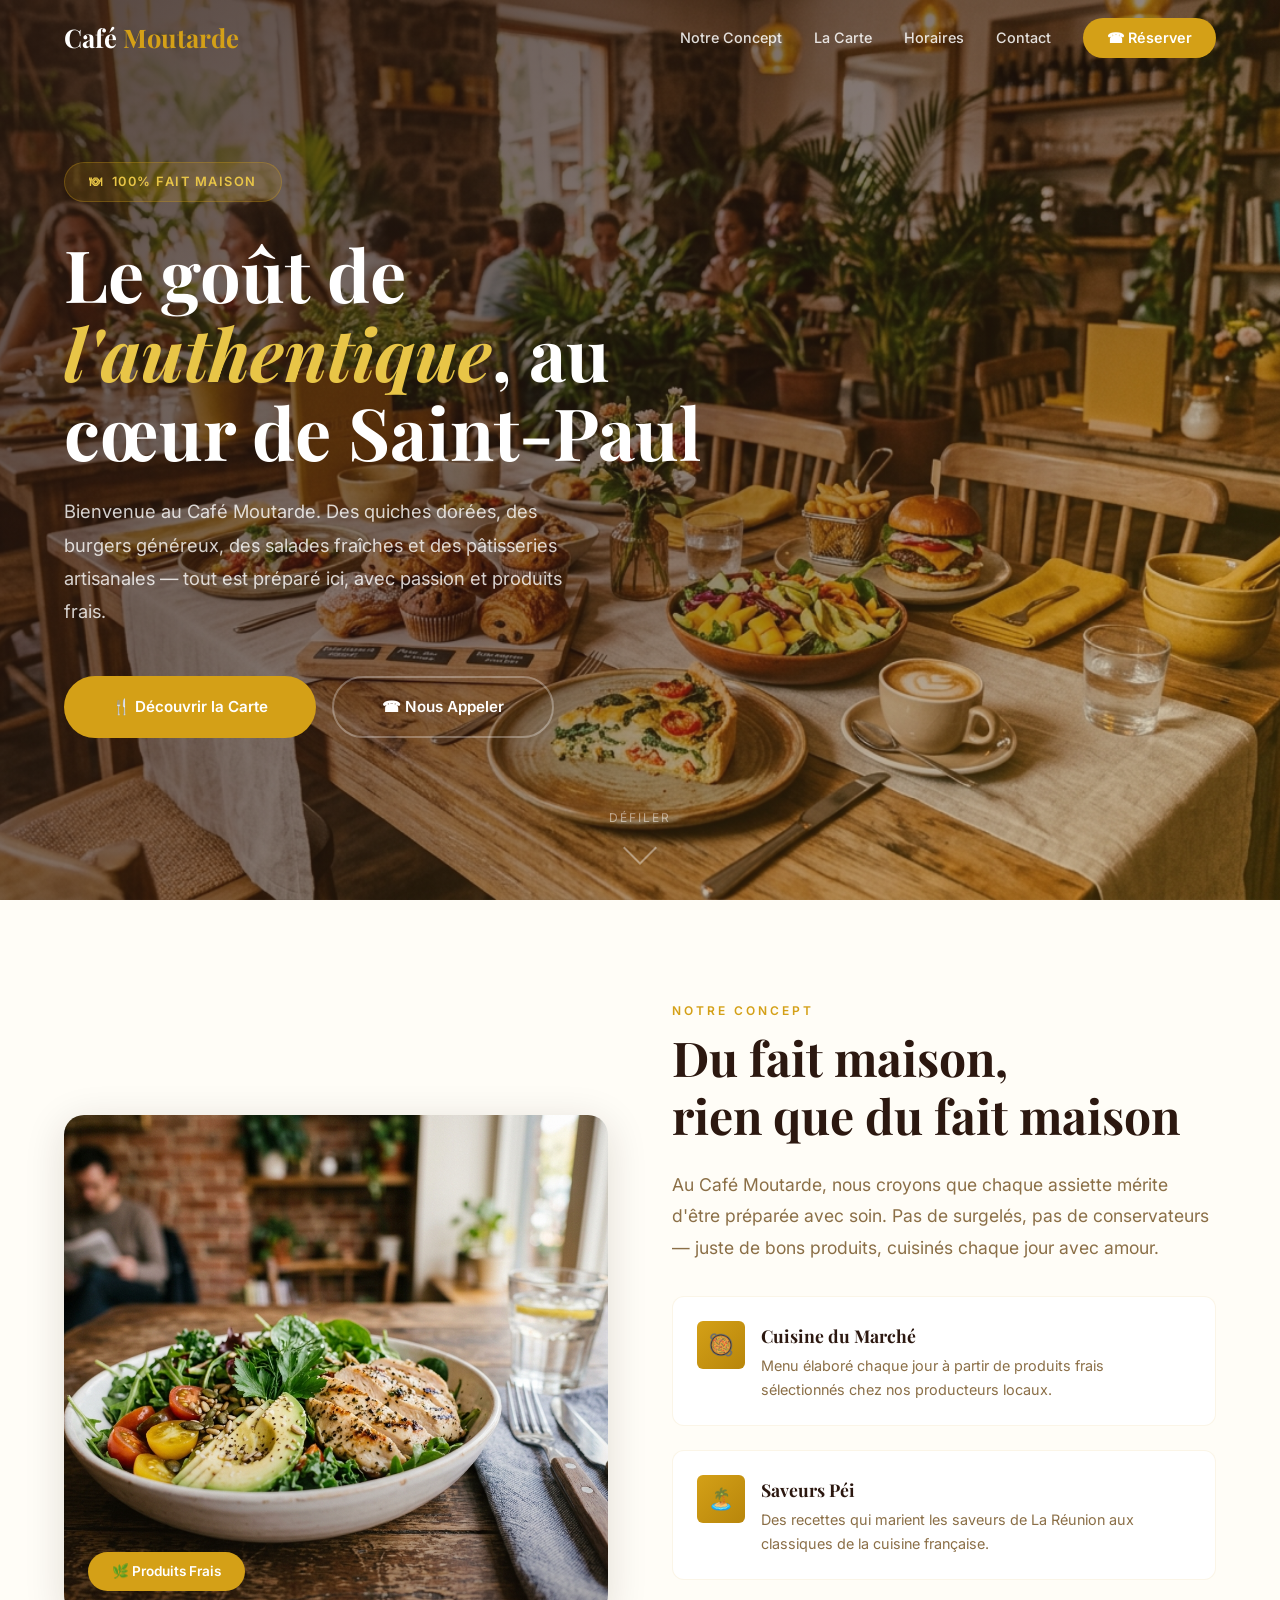
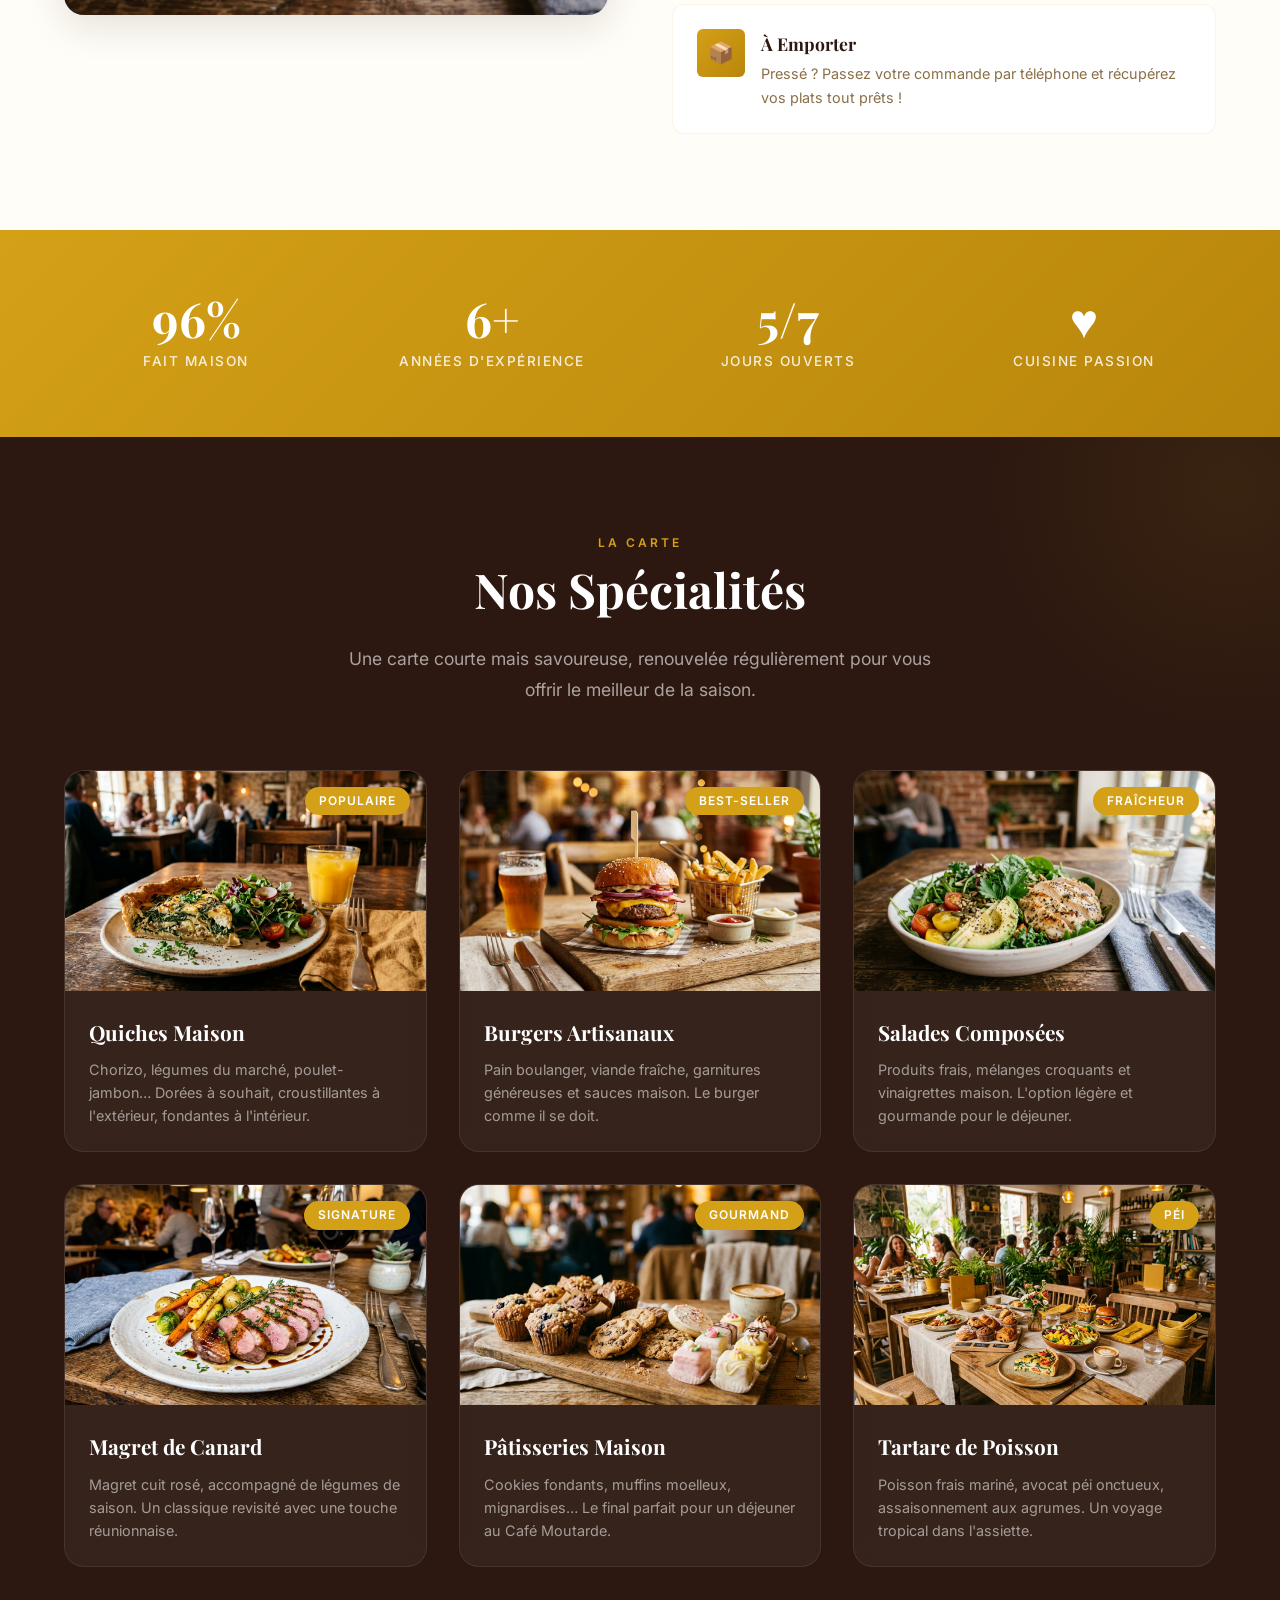
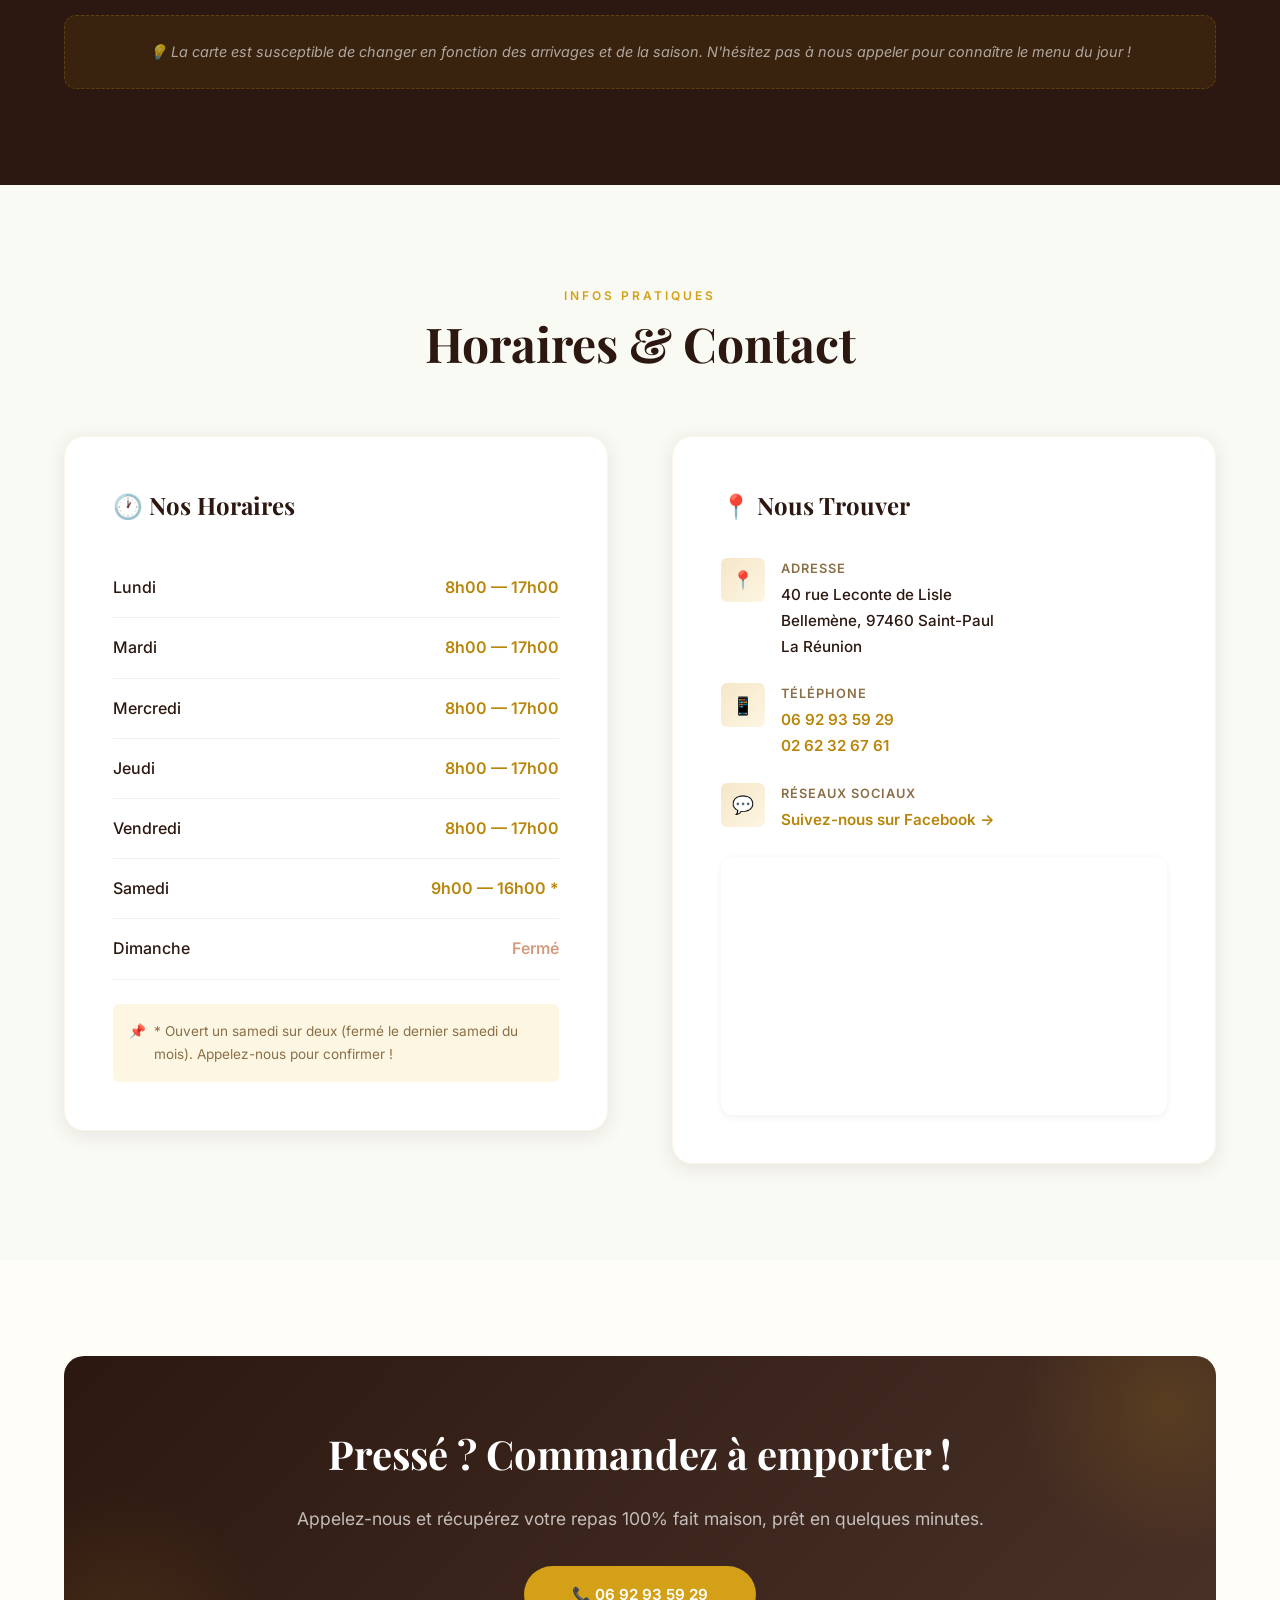
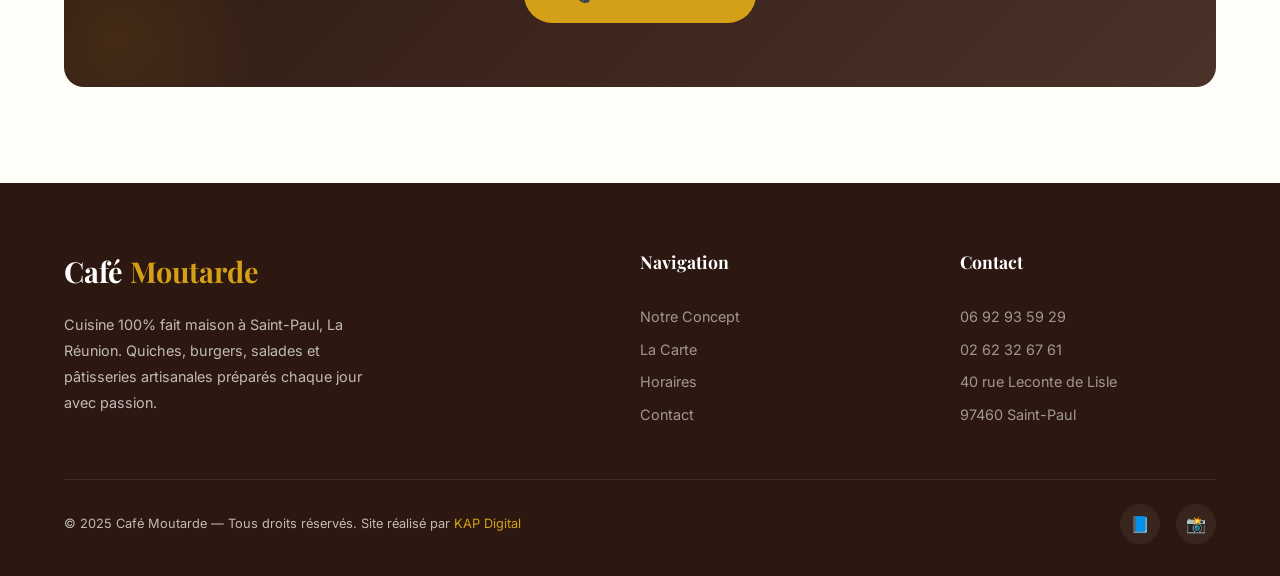
==== index.html @ 2ca598f0 "✨ Site Café Moutarde — Pack Pro Artisan KAP Digital" ====
<!DOCTYPE html>
<html lang="fr">
<head>
  <meta charset="UTF-8" />
  <meta name="viewport" content="width=device-width, initial-scale=1.0" />
  <title>Café Moutarde — Cuisine 100% Fait Maison à Saint-Paul, La Réunion</title>
  <meta name="description" content="Café Moutarde vous accueille à Saint-Paul (La Réunion) pour une cuisine 100% fait maison : quiches, salades, burgers artisanaux, magret de canard et pâtisseries gourmandes. Plats à emporter disponibles." />
  <meta name="keywords" content="café moutarde, restaurant saint-paul, fait maison, la réunion, quiche, burger artisanal, plat à emporter, bellemène" />
  <meta property="og:title" content="Café Moutarde — Cuisine 100% Fait Maison" />
  <meta property="og:description" content="Restaurant de cuisine fait maison à Saint-Paul, La Réunion. Quiches, burgers, salades et pâtisseries artisanales." />
  <meta property="og:type" content="restaurant" />
  <meta property="og:image" content="images/hero.jpg" />
  <link rel="stylesheet" href="style.css" />
</head>
<body>

  <!-- ===== NAVBAR ===== -->
  <nav class="navbar" id="navbar">
    <div class="container">
      <a href="#" class="navbar-brand">
        <span class="navbar-logo">Café <span>Moutarde</span></span>
      </a>
      <div class="navbar-nav" id="navMenu">
        <a href="#concept">Notre Concept</a>
        <a href="#carte">La Carte</a>
        <a href="#horaires">Horaires</a>
        <a href="#contact">Contact</a>
        <a href="tel:0692935929" class="nav-cta">☎ Réserver</a>
      </div>
      <div class="mobile-toggle" id="mobileToggle">
        <span></span>
        <span></span>
        <span></span>
      </div>
    </div>
  </nav>

  <!-- ===== HERO ===== -->
  <section class="hero" id="hero">
    <div class="hero-bg">
      <img src="images/hero.jpg" alt="Intérieur chaleureux du Café Moutarde avec plats faits maison" />
    </div>
    <div class="hero-overlay"></div>
    <div class="container">
      <div class="hero-content">
        <div class="hero-badge">
          <span>🍽</span>
          <span>100% Fait Maison</span>
        </div>
        <h1>Le goût de <em>l'authentique</em>, au cœur de Saint-Paul</h1>
        <p class="hero-text">
          Bienvenue au Café Moutarde. Des quiches dorées, des burgers généreux, 
          des salades fraîches et des pâtisseries artisanales — tout est préparé 
          ici, avec passion et produits frais.
        </p>
        <div class="hero-actions">
          <a href="#carte" class="btn btn-primary">
            🍴 Découvrir la Carte
          </a>
          <a href="tel:0692935929" class="btn btn-outline">
            ☎ Nous Appeler
          </a>
        </div>
      </div>
    </div>
    <div class="hero-scroll">
      <span>Défiler</span>
      <div class="arrow"></div>
    </div>
  </section>

  <!-- ===== CONCEPT ===== -->
  <section class="concept" id="concept">
    <div class="container">
      <div class="concept-grid">
        <div class="concept-image animate-on-scroll">
          <img src="images/salade.jpg" alt="Salade fraîche fait maison au Café Moutarde" />
          <span class="concept-badge">🌿 Produits Frais</span>
        </div>
        <div class="concept-text animate-on-scroll">
          <span class="section-label">Notre Concept</span>
          <h2 class="section-title">Du fait maison,<br>rien que du fait maison</h2>
          <p class="section-subtitle">
            Au Café Moutarde, nous croyons que chaque assiette mérite d'être préparée 
            avec soin. Pas de surgelés, pas de conservateurs — juste de bons produits, 
            cuisinés chaque jour avec amour.
          </p>
          <div class="concept-features">
            <div class="concept-feature">
              <div class="concept-feature-icon">🥘</div>
              <div>
                <h4>Cuisine du Marché</h4>
                <p>Menu élaboré chaque jour à partir de produits frais sélectionnés chez nos producteurs locaux.</p>
              </div>
            </div>
            <div class="concept-feature">
              <div class="concept-feature-icon">🏝️</div>
              <div>
                <h4>Saveurs Péi</h4>
                <p>Des recettes qui marient les saveurs de La Réunion aux classiques de la cuisine française.</p>
              </div>
            </div>
            <div class="concept-feature">
              <div class="concept-feature-icon">📦</div>
              <div>
                <h4>À Emporter</h4>
                <p>Pressé ? Passez votre commande par téléphone et récupérez vos plats tout prêts !</p>
              </div>
            </div>
          </div>
        </div>
      </div>
    </div>
  </section>

  <!-- ===== STATS ===== -->
  <section class="stats">
    <div class="container">
      <div class="stats-grid">
        <div class="stat-item animate-on-scroll">
          <div class="stat-number">100%</div>
          <div class="stat-label">Fait Maison</div>
        </div>
        <div class="stat-item animate-on-scroll">
          <div class="stat-number">6+</div>
          <div class="stat-label">Années d'Expérience</div>
        </div>
        <div class="stat-item animate-on-scroll">
          <div class="stat-number">5/7</div>
          <div class="stat-label">Jours Ouverts</div>
        </div>
        <div class="stat-item animate-on-scroll">
          <div class="stat-number">♥</div>
          <div class="stat-label">Cuisine Passion</div>
        </div>
      </div>
    </div>
  </section>

  <!-- ===== CARTE / MENU ===== -->
  <section class="menu" id="carte">
    <div class="container">
      <span class="section-label">La Carte</span>
      <h2 class="section-title">Nos Spécialités</h2>
      <p class="section-subtitle">
        Une carte courte mais savoureuse, renouvelée régulièrement pour vous 
        offrir le meilleur de la saison.
      </p>

      <div class="menu-grid">
        <!-- Card 1 -->
        <div class="menu-card animate-on-scroll">
          <div class="menu-card-image">
            <img src="images/quiche.jpg" alt="Quiche artisanale au chorizo" />
            <span class="menu-card-tag">Populaire</span>
          </div>
          <div class="menu-card-content">
            <h3>Quiches Maison</h3>
            <p>Chorizo, légumes du marché, poulet-jambon… Dorées à souhait, croustillantes à l'extérieur, fondantes à l'intérieur.</p>
          </div>
        </div>

        <!-- Card 2 -->
        <div class="menu-card animate-on-scroll">
          <div class="menu-card-image">
            <img src="images/burger.jpg" alt="Burger artisanal maison" />
            <span class="menu-card-tag">Best-seller</span>
          </div>
          <div class="menu-card-content">
            <h3>Burgers Artisanaux</h3>
            <p>Pain boulanger, viande fraîche, garnitures généreuses et sauces maison. Le burger comme il se doit.</p>
          </div>
        </div>

        <!-- Card 3 -->
        <div class="menu-card animate-on-scroll">
          <div class="menu-card-image">
            <img src="images/salade.jpg" alt="Salade composée fraîche" />
            <span class="menu-card-tag">Fraîcheur</span>
          </div>
          <div class="menu-card-content">
            <h3>Salades Composées</h3>
            <p>Produits frais, mélanges croquants et vinaigrettes maison. L'option légère et gourmande pour le déjeuner.</p>
          </div>
        </div>

        <!-- Card 4 -->
        <div class="menu-card animate-on-scroll">
          <div class="menu-card-image">
            <img src="images/magret.jpg" alt="Magret de canard" />
            <span class="menu-card-tag">Signature</span>
          </div>
          <div class="menu-card-content">
            <h3>Magret de Canard</h3>
            <p>Magret cuit rosé, accompagné de légumes de saison. Un classique revisité avec une touche réunionnaise.</p>
          </div>
        </div>

        <!-- Card 5 -->
        <div class="menu-card animate-on-scroll">
          <div class="menu-card-image">
            <img src="images/desserts.jpg" alt="Pâtisseries maison — cookies et muffins" />
            <span class="menu-card-tag">Gourmand</span>
          </div>
          <div class="menu-card-content">
            <h3>Pâtisseries Maison</h3>
            <p>Cookies fondants, muffins moelleux, mignardises… Le final parfait pour un déjeuner au Café Moutarde.</p>
          </div>
        </div>

        <!-- Card 6 -->
        <div class="menu-card animate-on-scroll">
          <div class="menu-card-image">
            <img src="images/hero.jpg" alt="Tartare de poisson à l'avocat péi" />
            <span class="menu-card-tag">Péi</span>
          </div>
          <div class="menu-card-content">
            <h3>Tartare de Poisson</h3>
            <p>Poisson frais mariné, avocat péi onctueux, assaisonnement aux agrumes. Un voyage tropical dans l'assiette.</p>
          </div>
        </div>
      </div>

      <div class="menu-note">
        💡 La carte est susceptible de changer en fonction des arrivages et de la saison. 
        N'hésitez pas à nous appeler pour connaître le menu du jour !
      </div>
    </div>
  </section>

  <!-- ===== HORAIRES & CONTACT ===== -->
  <section class="horaires" id="horaires">
    <div class="container">
      <div style="text-align: center; margin-bottom: var(--space-3xl);">
        <span class="section-label">Infos Pratiques</span>
        <h2 class="section-title">Horaires & Contact</h2>
      </div>

      <div class="horaires-grid" id="contact">
        <!-- Horaires -->
        <div class="horaires-card animate-on-scroll">
          <h3>🕐 Nos Horaires</h3>
          <div class="horaire-row">
            <span class="horaire-day">Lundi</span>
            <span class="horaire-time">8h00 — 17h00</span>
          </div>
          <div class="horaire-row">
            <span class="horaire-day">Mardi</span>
            <span class="horaire-time">8h00 — 17h00</span>
          </div>
          <div class="horaire-row">
            <span class="horaire-day">Mercredi</span>
            <span class="horaire-time">8h00 — 17h00</span>
          </div>
          <div class="horaire-row">
            <span class="horaire-day">Jeudi</span>
            <span class="horaire-time">8h00 — 17h00</span>
          </div>
          <div class="horaire-row">
            <span class="horaire-day">Vendredi</span>
            <span class="horaire-time">8h00 — 17h00</span>
          </div>
          <div class="horaire-row">
            <span class="horaire-day">Samedi</span>
            <span class="horaire-time">9h00 — 16h00 *</span>
          </div>
          <div class="horaire-row">
            <span class="horaire-day">Dimanche</span>
            <span class="horaire-time closed">Fermé</span>
          </div>
          <div class="horaires-note">
            <strong>📌</strong>
            <span>* Ouvert un samedi sur deux (fermé le dernier samedi du mois). Appelez-nous pour confirmer !</span>
          </div>
        </div>

        <!-- Contact -->
        <div class="contact-card animate-on-scroll">
          <h3>📍 Nous Trouver</h3>

          <div class="contact-item">
            <div class="contact-icon">📍</div>
            <div>
              <h4>Adresse</h4>
              <p>40 rue Leconte de Lisle<br>Bellemène, 97460 Saint-Paul<br>La Réunion</p>
            </div>
          </div>

          <div class="contact-item">
            <div class="contact-icon">📱</div>
            <div>
              <h4>Téléphone</h4>
              <p>
                <a href="tel:0692935929">06 92 93 59 29</a><br>
                <a href="tel:0262326761">02 62 32 67 61</a>
              </p>
            </div>
          </div>

          <div class="contact-item">
            <div class="contact-icon">💬</div>
            <div>
              <h4>Réseaux Sociaux</h4>
              <p><a href="https://www.facebook.com" target="_blank" rel="noopener">Suivez-nous sur Facebook →</a></p>
            </div>
          </div>

          <div class="map-embed">
            <iframe 
              src="https://www.google.com/maps/embed?pb=!1m18!1m12!1m3!1d3740.5!2d55.27!3d-21.00!2m3!1f0!2f0!3f0!3m2!1i1024!2i768!4f13.1!3m3!1m2!1s0x0%3A0x0!2s40+rue+Leconte+de+Lisle+97460+Saint-Paul!5e0!3m2!1sfr!2sre!4v1" 
              allowfullscreen="" 
              loading="lazy"
              title="Localisation Café Moutarde sur Google Maps"
            ></iframe>
          </div>
        </div>
      </div>
    </div>
  </section>

  <!-- ===== CTA À EMPORTER ===== -->
  <section class="cta-section">
    <div class="container">
      <div class="cta-box animate-on-scroll">
        <h2>Pressé ? Commandez à emporter !</h2>
        <p>
          Appelez-nous et récupérez votre repas 100% fait maison, 
          prêt en quelques minutes.
        </p>
        <a href="tel:0692935929" class="btn btn-primary">
          📞 06 92 93 59 29
        </a>
      </div>
    </div>
  </section>

  <!-- ===== FOOTER ===== -->
  <footer class="footer">
    <div class="container">
      <div class="footer-grid">
        <div class="footer-brand">
          <span class="navbar-logo">Café <span>Moutarde</span></span>
          <p>
            Cuisine 100% fait maison à Saint-Paul, La Réunion. 
            Quiches, burgers, salades et pâtisseries artisanales 
            préparés chaque jour avec passion.
          </p>
        </div>
        <div>
          <h4>Navigation</h4>
          <div class="footer-links">
            <a href="#concept">Notre Concept</a>
            <a href="#carte">La Carte</a>
            <a href="#horaires">Horaires</a>
            <a href="#contact">Contact</a>
          </div>
        </div>
        <div>
          <h4>Contact</h4>
          <div class="footer-links">
            <a href="tel:0692935929">06 92 93 59 29</a>
            <a href="tel:0262326761">02 62 32 67 61</a>
            <a>40 rue Leconte de Lisle</a>
            <a>97460 Saint-Paul</a>
          </div>
        </div>
      </div>
      <div class="footer-bottom">
        <span>© 2025 Café Moutarde — Tous droits réservés. Site réalisé par <a href="https://kapdigital.re" target="_blank" rel="noopener">KAP Digital</a></span>
        <div class="footer-social">
          <a href="https://www.facebook.com" target="_blank" rel="noopener" aria-label="Facebook">📘</a>
          <a href="https://www.instagram.com" target="_blank" rel="noopener" aria-label="Instagram">📸</a>
        </div>
      </div>
    </div>
  </footer>

  <!-- ===== SCRIPTS ===== -->
  <script>
    // Navbar scroll effect
    const navbar = document.getElementById('navbar');
    window.addEventListener('scroll', () => {
      navbar.classList.toggle('scrolled', window.scrollY > 60);
    });

    // Mobile menu
    const mobileToggle = document.getElementById('mobileToggle');
    const navMenu = document.getElementById('navMenu');
    mobileToggle.addEventListener('click', () => {
      mobileToggle.classList.toggle('active');
      navMenu.classList.toggle('open');
    });
    navMenu.querySelectorAll('a').forEach(link => {
      link.addEventListener('click', () => {
        mobileToggle.classList.remove('active');
        navMenu.classList.remove('open');
      });
    });

    // Scroll animations (Intersection Observer)
    const observerOptions = {
      threshold: 0.15,
      rootMargin: '0px 0px -50px 0px'
    };

    const observer = new IntersectionObserver((entries) => {
      entries.forEach((entry, i) => {
        if (entry.isIntersecting) {
          setTimeout(() => {
            entry.target.classList.add('visible');
          }, i * 100);
          observer.unobserve(entry.target);
        }
      });
    }, observerOptions);

    document.querySelectorAll('.animate-on-scroll').forEach(el => {
      observer.observe(el);
    });

    // Counter animation for stats
    function animateCounters() {
      document.querySelectorAll('.stat-number').forEach(el => {
        const text = el.textContent.trim();
        if (/^\d+/.test(text)) {
          const num = parseInt(text);
          const suffix = text.replace(/^\d+/, '');
          let current = 0;
          const step = Math.ceil(num / 40);
          const interval = setInterval(() => {
            current += step;
            if (current >= num) {
              current = num;
              clearInterval(interval);
            }
            el.textContent = current + suffix;
          }, 30);
        }
      });
    }

    const statsSection = document.querySelector('.stats');
    const statsObserver = new IntersectionObserver((entries) => {
      if (entries[0].isIntersecting) {
        animateCounters();
        statsObserver.unobserve(statsSection);
      }
    }, { threshold: 0.5 });
    statsObserver.observe(statsSection);

    // Smooth scroll for anchor links
    document.querySelectorAll('a[href^="#"]').forEach(anchor => {
      anchor.addEventListener('click', function (e) {
        const target = document.querySelector(this.getAttribute('href'));
        if (target) {
          e.preventDefault();
          const offset = navbar.offsetHeight + 20;
          const top = target.getBoundingClientRect().top + window.pageYOffset - offset;
          window.scrollTo({ top, behavior: 'smooth' });
        }
      });
    });
  </script>

</body>
</html>
---- style.css ----
/* ========================================
   CAFÉ MOUTARDE — Design System
   Palette : Moutarde / Ambre / Bois chaud
   ======================================== */

@import url('https://fonts.googleapis.com/css2?family=Playfair+Display:ital,wght@0,400;0,600;0,700;1,400&family=Inter:wght@300;400;500;600;700&display=swap');

/* --- CSS Custom Properties --- */
:root {
  /* Brand Colors */
  --mustard:        #D4A017;
  --mustard-light:  #E8C547;
  --mustard-dark:   #B8860B;
  --amber:          #F5E6C8;
  --amber-light:    #FDF6E3;
  --cream:          #FFFDF7;
  --espresso:       #2C1810;
  --espresso-light: #4A3228;
  --wood:           #8B6F47;
  --wood-light:     #A68B5B;
  --sage:           #7A8B6F;
  --terracotta:     #C4724B;
  --white:          #FFFFFF;
  --off-white:      #FAFAF5;

  /* Typography */
  --font-display: 'Playfair Display', Georgia, serif;
  --font-body:    'Inter', -apple-system, BlinkMacSystemFont, sans-serif;

  /* Spacing */
  --space-xs:  0.25rem;
  --space-sm:  0.5rem;
  --space-md:  1rem;
  --space-lg:  1.5rem;
  --space-xl:  2rem;
  --space-2xl: 3rem;
  --space-3xl: 4rem;
  --space-4xl: 6rem;

  /* Radius */
  --radius-sm:   6px;
  --radius-md:   12px;
  --radius-lg:   20px;
  --radius-pill:  50px;
  --radius-full:  50%;

  /* Shadows */
  --shadow-sm:   0 2px 8px  rgba(44, 24, 16, 0.06);
  --shadow-md:   0 4px 20px rgba(44, 24, 16, 0.10);
  --shadow-lg:   0 8px 40px rgba(44, 24, 16, 0.14);
  --shadow-glow: 0 0 30px   rgba(212, 160, 23, 0.20);

  /* Transitions */
  --ease-out:  cubic-bezier(0.16, 1, 0.3, 1);
  --ease-smooth: cubic-bezier(0.4, 0, 0.2, 1);
  --duration:  0.4s;
}

/* --- Reset & Base --- */
*,
*::before,
*::after {
  box-sizing: border-box;
  margin: 0;
  padding: 0;
}

html {
  scroll-behavior: smooth;
  font-size: 16px;
}

body {
  font-family: var(--font-body);
  color: var(--espresso);
  background: var(--cream);
  line-height: 1.7;
  overflow-x: hidden;
  -webkit-font-smoothing: antialiased;
}

img {
  max-width: 100%;
  height: auto;
  display: block;
}

a {
  text-decoration: none;
  color: inherit;
  transition: color var(--duration) var(--ease-smooth);
}

ul, ol { list-style: none; }

/* --- Utility --- */
.container {
  width: 100%;
  max-width: 1200px;
  margin: 0 auto;
  padding: 0 var(--space-lg);
}

.section-label {
  font-family: var(--font-body);
  font-size: 0.75rem;
  font-weight: 600;
  letter-spacing: 3px;
  text-transform: uppercase;
  color: var(--mustard);
  margin-bottom: var(--space-sm);
  display: inline-block;
}

.section-title {
  font-family: var(--font-display);
  font-size: clamp(2rem, 5vw, 3rem);
  font-weight: 700;
  color: var(--espresso);
  line-height: 1.2;
  margin-bottom: var(--space-lg);
}

.section-subtitle {
  font-size: 1.1rem;
  color: var(--wood);
  max-width: 600px;
  line-height: 1.8;
}

/* --- Animations --- */
@keyframes fadeInUp {
  from { opacity: 0; transform: translateY(40px); }
  to   { opacity: 1; transform: translateY(0); }
}

@keyframes fadeIn {
  from { opacity: 0; }
  to   { opacity: 1; }
}

@keyframes slideInLeft {
  from { opacity: 0; transform: translateX(-60px); }
  to   { opacity: 1; transform: translateX(0); }
}

@keyframes slideInRight {
  from { opacity: 0; transform: translateX(60px); }
  to   { opacity: 1; transform: translateX(0); }
}

@keyframes scaleIn {
  from { opacity: 0; transform: scale(0.9); }
  to   { opacity: 1; transform: scale(1); }
}

@keyframes float {
  0%, 100% { transform: translateY(0); }
  50%      { transform: translateY(-10px); }
}

@keyframes shimmer {
  0%   { background-position: -200% 0; }
  100% { background-position:  200% 0; }
}

.animate-on-scroll {
  opacity: 0;
  transform: translateY(40px);
  transition: opacity 0.8s var(--ease-out), transform 0.8s var(--ease-out);
}

.animate-on-scroll.visible {
  opacity: 1;
  transform: translateY(0);
}

/* --- NAVBAR --- */
.navbar {
  position: fixed;
  top: 0;
  left: 0;
  width: 100%;
  z-index: 1000;
  padding: var(--space-md) 0;
  transition: all var(--duration) var(--ease-smooth);
}

.navbar.scrolled {
  background: rgba(255, 253, 247, 0.95);
  backdrop-filter: blur(20px);
  -webkit-backdrop-filter: blur(20px);
  box-shadow: var(--shadow-sm);
  padding: var(--space-sm) 0;
}

.navbar .container {
  display: flex;
  align-items: center;
  justify-content: space-between;
}

.navbar-brand {
  display: flex;
  align-items: center;
  gap: var(--space-sm);
}

.navbar-logo {
  font-family: var(--font-display);
  font-size: 1.6rem;
  font-weight: 700;
  color: var(--white);
  transition: color var(--duration);
}

.navbar.scrolled .navbar-logo {
  color: var(--espresso);
}

.navbar-logo span {
  color: var(--mustard);
}

.navbar-nav {
  display: flex;
  align-items: center;
  gap: var(--space-xl);
}

.navbar-nav a {
  font-size: 0.9rem;
  font-weight: 500;
  color: rgba(255, 255, 255, 0.85);
  position: relative;
  padding: var(--space-xs) 0;
  transition: color var(--duration);
}

.navbar.scrolled .navbar-nav a {
  color: var(--espresso-light);
}

.navbar-nav a::after {
  content: '';
  position: absolute;
  bottom: -2px;
  left: 0;
  width: 0;
  height: 2px;
  background: var(--mustard);
  transition: width var(--duration) var(--ease-out);
}

.navbar-nav a:hover::after {
  width: 100%;
}

.navbar-nav a:hover {
  color: var(--mustard);
}

.nav-cta {
  background: var(--mustard) !important;
  color: var(--white) !important;
  padding: var(--space-sm) var(--space-lg) !important;
  border-radius: var(--radius-pill);
  font-weight: 600 !important;
  transition: all var(--duration) var(--ease-out) !important;
}

.nav-cta:hover {
  background: var(--mustard-dark) !important;
  transform: translateY(-2px);
  box-shadow: var(--shadow-glow);
}

.nav-cta::after {
  display: none !important;
}

.mobile-toggle {
  display: none;
  flex-direction: column;
  gap: 5px;
  cursor: pointer;
  padding: var(--space-sm);
  z-index: 1001;
}

.mobile-toggle span {
  width: 24px;
  height: 2px;
  background: var(--white);
  transition: all 0.3s;
  border-radius: 2px;
}

.navbar.scrolled .mobile-toggle span {
  background: var(--espresso);
}

/* --- HERO SECTION --- */
.hero {
  position: relative;
  height: 100vh;
  min-height: 700px;
  display: flex;
  align-items: center;
  overflow: hidden;
}

.hero-bg {
  position: absolute;
  inset: 0;
  z-index: -2;
}

.hero-bg img {
  width: 100%;
  height: 100%;
  object-fit: cover;
  object-position: center;
}

.hero-overlay {
  position: absolute;
  inset: 0;
  z-index: -1;
  background: linear-gradient(
    135deg,
    rgba(44, 24, 16, 0.80) 0%,
    rgba(44, 24, 16, 0.55) 50%,
    rgba(212, 160, 23, 0.20) 100%
  );
}

.hero-content {
  max-width: 700px;
  animation: fadeInUp 1s var(--ease-out) 0.3s both;
}

.hero-badge {
  display: inline-flex;
  align-items: center;
  gap: var(--space-sm);
  background: rgba(212, 160, 23, 0.15);
  border: 1px solid rgba(212, 160, 23, 0.3);
  padding: var(--space-sm) var(--space-lg);
  border-radius: var(--radius-pill);
  margin-bottom: var(--space-xl);
  backdrop-filter: blur(10px);
}

.hero-badge span {
  font-size: 0.8rem;
  font-weight: 600;
  color: var(--mustard-light);
  letter-spacing: 1.5px;
  text-transform: uppercase;
}

.hero h1 {
  font-family: var(--font-display);
  font-size: clamp(2.5rem, 6vw, 4.5rem);
  font-weight: 700;
  color: var(--white);
  line-height: 1.1;
  margin-bottom: var(--space-lg);
}

.hero h1 em {
  font-style: italic;
  color: var(--mustard-light);
}

.hero-text {
  font-size: 1.15rem;
  color: rgba(255, 255, 255, 0.8);
  line-height: 1.8;
  margin-bottom: var(--space-2xl);
  max-width: 520px;
}

.hero-actions {
  display: flex;
  gap: var(--space-md);
  flex-wrap: wrap;
}

.btn {
  display: inline-flex;
  align-items: center;
  gap: var(--space-sm);
  padding: var(--space-md) var(--space-2xl);
  border-radius: var(--radius-pill);
  font-family: var(--font-body);
  font-size: 0.95rem;
  font-weight: 600;
  cursor: pointer;
  border: none;
  transition: all var(--duration) var(--ease-out);
}

.btn-primary {
  background: var(--mustard);
  color: var(--white);
}

.btn-primary:hover {
  background: var(--mustard-dark);
  transform: translateY(-3px);
  box-shadow: var(--shadow-glow);
}

.btn-outline {
  background: transparent;
  color: var(--white);
  border: 2px solid rgba(255, 255, 255, 0.3);
}

.btn-outline:hover {
  border-color: var(--mustard);
  color: var(--mustard);
  transform: translateY(-3px);
}

.hero-scroll {
  position: absolute;
  bottom: 40px;
  left: 50%;
  transform: translateX(-50%);
  display: flex;
  flex-direction: column;
  align-items: center;
  gap: var(--space-sm);
  color: rgba(255, 255, 255, 0.5);
  font-size: 0.75rem;
  letter-spacing: 2px;
  text-transform: uppercase;
  animation: float 3s ease-in-out infinite;
}

.hero-scroll .arrow {
  width: 24px;
  height: 24px;
  border-right: 2px solid rgba(255, 255, 255, 0.4);
  border-bottom: 2px solid rgba(255, 255, 255, 0.4);
  transform: rotate(45deg);
}

/* --- CONCEPT / ABOUT SECTION --- */
.concept {
  padding: var(--space-4xl) 0;
  background: var(--cream);
}

.concept-grid {
  display: grid;
  grid-template-columns: 1fr 1fr;
  gap: var(--space-3xl);
  align-items: center;
}

.concept-image {
  position: relative;
  border-radius: var(--radius-lg);
  overflow: hidden;
  box-shadow: var(--shadow-lg);
}

.concept-image img {
  width: 100%;
  height: 500px;
  object-fit: cover;
  transition: transform 0.6s var(--ease-out);
}

.concept-image:hover img {
  transform: scale(1.05);
}

.concept-image::after {
  content: '';
  position: absolute;
  bottom: 0;
  left: 0;
  right: 0;
  height: 40%;
  background: linear-gradient(to top, rgba(44, 24, 16, 0.3), transparent);
  pointer-events: none;
}

.concept-badge {
  position: absolute;
  bottom: 24px;
  left: 24px;
  background: var(--mustard);
  color: var(--white);
  padding: var(--space-sm) var(--space-lg);
  border-radius: var(--radius-pill);
  font-size: 0.85rem;
  font-weight: 600;
  z-index: 1;
}

.concept-text .section-subtitle {
  margin-bottom: var(--space-xl);
}

.concept-features {
  display: flex;
  flex-direction: column;
  gap: var(--space-lg);
}

.concept-feature {
  display: flex;
  align-items: flex-start;
  gap: var(--space-md);
  padding: var(--space-lg);
  background: var(--white);
  border-radius: var(--radius-md);
  border: 1px solid rgba(212, 160, 23, 0.1);
  transition: all var(--duration) var(--ease-out);
}

.concept-feature:hover {
  border-color: var(--mustard);
  box-shadow: var(--shadow-md);
  transform: translateX(8px);
}

.concept-feature-icon {
  flex-shrink: 0;
  width: 48px;
  height: 48px;
  background: linear-gradient(135deg, var(--mustard), var(--mustard-dark));
  border-radius: var(--radius-sm);
  display: flex;
  align-items: center;
  justify-content: center;
  font-size: 1.3rem;
}

.concept-feature h4 {
  font-family: var(--font-display);
  font-size: 1.1rem;
  margin-bottom: var(--space-xs);
  color: var(--espresso);
}

.concept-feature p {
  font-size: 0.9rem;
  color: var(--wood);
  line-height: 1.6;
}

/* --- MENU / CARTE SECTION --- */
.menu {
  padding: var(--space-4xl) 0;
  background: var(--espresso);
  color: var(--white);
  position: relative;
  overflow: hidden;
}

.menu::before {
  content: '';
  position: absolute;
  top: -200px;
  right: -200px;
  width: 500px;
  height: 500px;
  background: radial-gradient(circle, rgba(212, 160, 23, 0.08) 0%, transparent 70%);
  pointer-events: none;
}

.menu .section-title {
  color: var(--white);
  text-align: center;
}

.menu .section-label {
  text-align: center;
  display: block;
}

.menu .section-subtitle {
  text-align: center;
  color: rgba(255, 255, 255, 0.6);
  margin: 0 auto var(--space-3xl);
}

.menu-grid {
  display: grid;
  grid-template-columns: repeat(3, 1fr);
  gap: var(--space-xl);
}

.menu-card {
  background: rgba(255, 255, 255, 0.05);
  border: 1px solid rgba(255, 255, 255, 0.08);
  border-radius: var(--radius-lg);
  overflow: hidden;
  transition: all var(--duration) var(--ease-out);
  backdrop-filter: blur(10px);
}

.menu-card:hover {
  transform: translateY(-8px);
  border-color: rgba(212, 160, 23, 0.3);
  box-shadow: 0 12px 40px rgba(0, 0, 0, 0.3);
}

.menu-card-image {
  position: relative;
  height: 220px;
  overflow: hidden;
}

.menu-card-image img {
  width: 100%;
  height: 100%;
  object-fit: cover;
  transition: transform 0.6s var(--ease-out);
}

.menu-card:hover .menu-card-image img {
  transform: scale(1.1);
}

.menu-card-tag {
  position: absolute;
  top: 16px;
  right: 16px;
  background: var(--mustard);
  color: var(--white);
  padding: 4px 14px;
  border-radius: var(--radius-pill);
  font-size: 0.75rem;
  font-weight: 600;
  text-transform: uppercase;
  letter-spacing: 1px;
}

.menu-card-content {
  padding: var(--space-lg);
}

.menu-card-content h3 {
  font-family: var(--font-display);
  font-size: 1.3rem;
  margin-bottom: var(--space-sm);
  color: var(--white);
}

.menu-card-content p {
  font-size: 0.9rem;
  color: rgba(255, 255, 255, 0.55);
  line-height: 1.6;
}

.menu-note {
  text-align: center;
  margin-top: var(--space-2xl);
  padding: var(--space-lg) var(--space-xl);
  background: rgba(212, 160, 23, 0.08);
  border: 1px dashed rgba(212, 160, 23, 0.25);
  border-radius: var(--radius-md);
  color: rgba(255, 255, 255, 0.6);
  font-size: 0.9rem;
  font-style: italic;
}

/* --- STATS BAR --- */
.stats {
  background: linear-gradient(135deg, var(--mustard), var(--mustard-dark));
  padding: var(--space-3xl) 0;
}

.stats-grid {
  display: grid;
  grid-template-columns: repeat(4, 1fr);
  gap: var(--space-xl);
  text-align: center;
}

.stat-item {
  color: var(--white);
}

.stat-number {
  font-family: var(--font-display);
  font-size: 3rem;
  font-weight: 700;
  line-height: 1;
  margin-bottom: var(--space-sm);
}

.stat-label {
  font-size: 0.85rem;
  font-weight: 500;
  opacity: 0.85;
  text-transform: uppercase;
  letter-spacing: 1.5px;
}

/* --- HORAIRES SECTION --- */
.horaires {
  padding: var(--space-4xl) 0;
  background: var(--off-white);
}

.horaires-grid {
  display: grid;
  grid-template-columns: 1fr 1fr;
  gap: var(--space-3xl);
  align-items: start;
}

.horaires-card {
  background: var(--white);
  border-radius: var(--radius-lg);
  padding: var(--space-2xl);
  box-shadow: var(--shadow-md);
  border: 1px solid rgba(212, 160, 23, 0.1);
}

.horaires-card h3 {
  font-family: var(--font-display);
  font-size: 1.5rem;
  margin-bottom: var(--space-xl);
  color: var(--espresso);
  display: flex;
  align-items: center;
  gap: var(--space-sm);
}

.horaire-row {
  display: flex;
  justify-content: space-between;
  align-items: center;
  padding: var(--space-md) 0;
  border-bottom: 1px solid rgba(139, 111, 71, 0.1);
}

.horaire-row:last-child {
  border-bottom: none;
}

.horaire-day {
  font-weight: 500;
  color: var(--espresso);
}

.horaire-time {
  font-weight: 600;
  color: var(--mustard-dark);
}

.horaire-time.closed {
  color: var(--terracotta);
  opacity: 0.7;
}

.horaires-note {
  margin-top: var(--space-lg);
  padding: var(--space-md);
  background: var(--amber-light);
  border-radius: var(--radius-sm);
  font-size: 0.85rem;
  color: var(--wood);
  display: flex;
  align-items: flex-start;
  gap: var(--space-sm);
}

.horaires-note strong {
  color: var(--mustard-dark);
}

/* Contact card */
.contact-card {
  background: var(--white);
  border-radius: var(--radius-lg);
  padding: var(--space-2xl);
  box-shadow: var(--shadow-md);
  border: 1px solid rgba(212, 160, 23, 0.1);
}

.contact-card h3 {
  font-family: var(--font-display);
  font-size: 1.5rem;
  margin-bottom: var(--space-xl);
  color: var(--espresso);
}

.contact-item {
  display: flex;
  align-items: flex-start;
  gap: var(--space-md);
  margin-bottom: var(--space-lg);
}

.contact-icon {
  flex-shrink: 0;
  width: 44px;
  height: 44px;
  background: linear-gradient(135deg, var(--amber), var(--amber-light));
  border-radius: var(--radius-sm);
  display: flex;
  align-items: center;
  justify-content: center;
  font-size: 1.1rem;
}

.contact-item h4 {
  font-size: 0.8rem;
  font-weight: 600;
  color: var(--wood);
  text-transform: uppercase;
  letter-spacing: 1px;
  margin-bottom: 2px;
}

.contact-item p {
  font-size: 0.95rem;
  color: var(--espresso);
  font-weight: 500;
}

.contact-item a {
  color: var(--mustard-dark);
  font-weight: 600;
}

.contact-item a:hover {
  color: var(--mustard);
}

.map-embed {
  margin-top: var(--space-lg);
  border-radius: var(--radius-md);
  overflow: hidden;
  box-shadow: var(--shadow-sm);
}

.map-embed iframe {
  width: 100%;
  height: 250px;
  border: none;
}

/* --- EMPORTER / CTA SECTION --- */
.cta-section {
  padding: var(--space-4xl) 0;
  background: var(--cream);
  text-align: center;
}

.cta-box {
  background: linear-gradient(135deg, var(--espresso), var(--espresso-light));
  border-radius: var(--radius-lg);
  padding: var(--space-3xl) var(--space-2xl);
  position: relative;
  overflow: hidden;
}

.cta-box::before {
  content: '';
  position: absolute;
  top: -100px;
  right: -100px;
  width: 300px;
  height: 300px;
  background: radial-gradient(circle, rgba(212, 160, 23, 0.15) 0%, transparent 70%);
  pointer-events: none;
}

.cta-box::after {
  content: '';
  position: absolute;
  bottom: -100px;
  left: -100px;
  width: 300px;
  height: 300px;
  background: radial-gradient(circle, rgba(212, 160, 23, 0.10) 0%, transparent 70%);
  pointer-events: none;
}

.cta-box h2 {
  font-family: var(--font-display);
  font-size: clamp(1.8rem, 4vw, 2.5rem);
  color: var(--white);
  margin-bottom: var(--space-md);
  position: relative;
  z-index: 1;
}

.cta-box p {
  color: rgba(255, 255, 255, 0.7);
  font-size: 1.1rem;
  margin-bottom: var(--space-xl);
  position: relative;
  z-index: 1;
}

.cta-box .btn {
  position: relative;
  z-index: 1;
}

/* --- FOOTER --- */
.footer {
  background: var(--espresso);
  color: rgba(255, 255, 255, 0.7);
  padding: var(--space-3xl) 0 var(--space-xl);
}

.footer-grid {
  display: grid;
  grid-template-columns: 2fr 1fr 1fr;
  gap: var(--space-3xl);
  margin-bottom: var(--space-2xl);
}

.footer-brand .navbar-logo {
  font-size: 1.8rem;
  margin-bottom: var(--space-md);
  display: inline-block;
}

.footer-brand p {
  font-size: 0.9rem;
  line-height: 1.8;
  max-width: 320px;
}

.footer h4 {
  color: var(--white);
  font-family: var(--font-display);
  font-size: 1.1rem;
  margin-bottom: var(--space-lg);
}

.footer-links a {
  display: block;
  padding: var(--space-xs) 0;
  font-size: 0.9rem;
  color: rgba(255, 255, 255, 0.55);
  transition: all 0.3s;
}

.footer-links a:hover {
  color: var(--mustard);
  transform: translateX(5px);
}

.footer-bottom {
  border-top: 1px solid rgba(255, 255, 255, 0.08);
  padding-top: var(--space-lg);
  display: flex;
  justify-content: space-between;
  align-items: center;
  font-size: 0.8rem;
}

.footer-bottom a {
  color: var(--mustard);
}

.footer-social {
  display: flex;
  gap: var(--space-md);
}

.footer-social a {
  width: 40px;
  height: 40px;
  background: rgba(255, 255, 255, 0.06);
  border-radius: var(--radius-full);
  display: flex;
  align-items: center;
  justify-content: center;
  font-size: 1rem;
  transition: all 0.3s;
}

.footer-social a:hover {
  background: var(--mustard);
  color: var(--white);
  transform: translateY(-3px);
}

/* --- RESPONSIVE --- */
@media (max-width: 992px) {
  .concept-grid,
  .horaires-grid {
    grid-template-columns: 1fr;
    gap: var(--space-2xl);
  }

  .menu-grid {
    grid-template-columns: repeat(2, 1fr);
  }

  .stats-grid {
    grid-template-columns: repeat(2, 1fr);
    gap: var(--space-lg);
  }

  .footer-grid {
    grid-template-columns: 1fr 1fr;
    gap: var(--space-xl);
  }
}

@media (max-width: 768px) {
  .navbar-nav {
    position: fixed;
    top: 0;
    right: -100%;
    width: 75%;
    max-width: 320px;
    height: 100vh;
    background: var(--espresso);
    flex-direction: column;
    align-items: flex-start;
    padding: 80px var(--space-xl) var(--space-xl);
    gap: var(--space-lg);
    transition: right 0.4s var(--ease-out);
    box-shadow: var(--shadow-lg);
  }

  .navbar-nav.open {
    right: 0;
  }

  .navbar-nav a {
    color: rgba(255, 255, 255, 0.8) !important;
    font-size: 1.1rem;
  }

  .mobile-toggle {
    display: flex;
  }

  .mobile-toggle.active span:nth-child(1) {
    transform: rotate(45deg) translate(5px, 5px);
  }
  .mobile-toggle.active span:nth-child(2) {
    opacity: 0;
  }
  .mobile-toggle.active span:nth-child(3) {
    transform: rotate(-45deg) translate(5px, -5px);
  }

  .hero {
    min-height: 600px;
  }

  .hero h1 {
    font-size: 2.2rem;
  }

  .menu-grid {
    grid-template-columns: 1fr;
  }

  .stats-grid {
    grid-template-columns: 1fr 1fr;
  }

  .footer-grid {
    grid-template-columns: 1fr;
  }

  .footer-bottom {
    flex-direction: column;
    gap: var(--space-md);
    text-align: center;
  }
}

@media (max-width: 480px) {
  .hero-actions {
    flex-direction: column;
  }

  .btn {
    justify-content: center;
    width: 100%;
  }

  .stat-number {
    font-size: 2.2rem;
  }
}
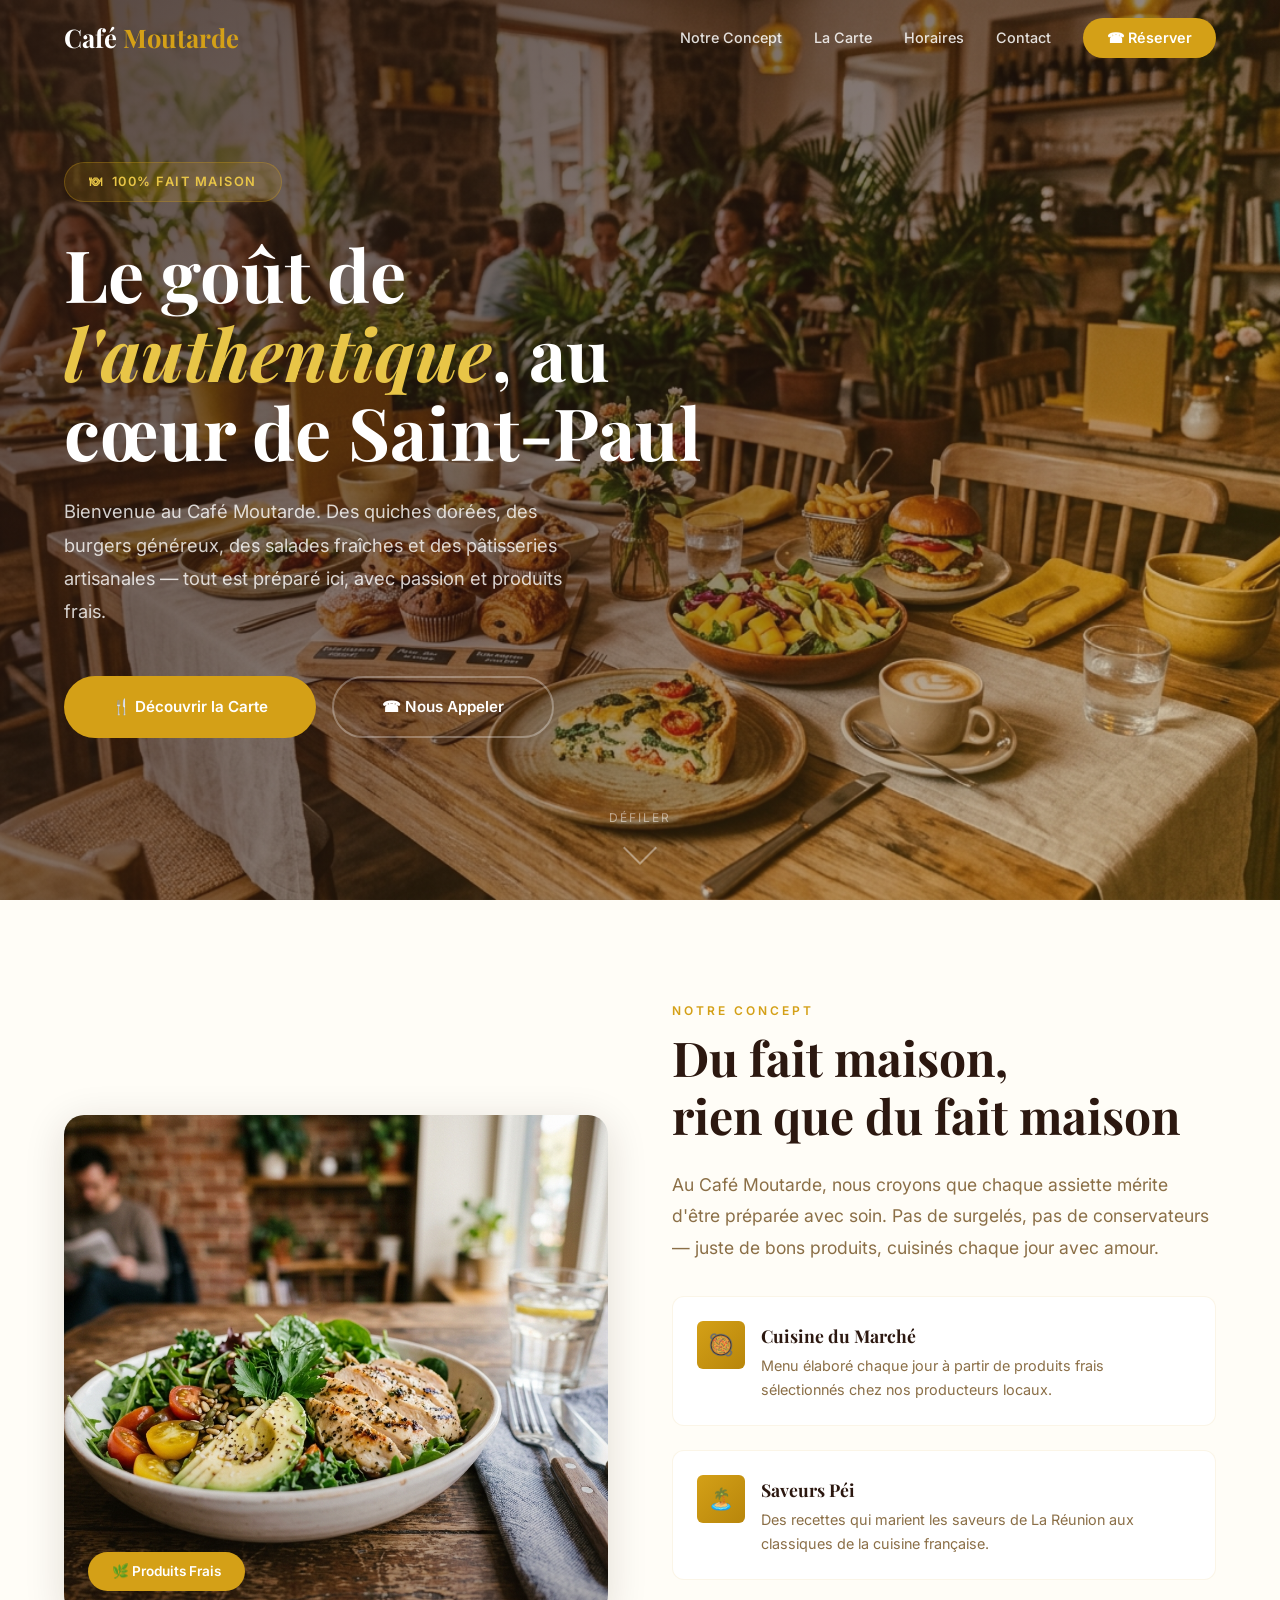
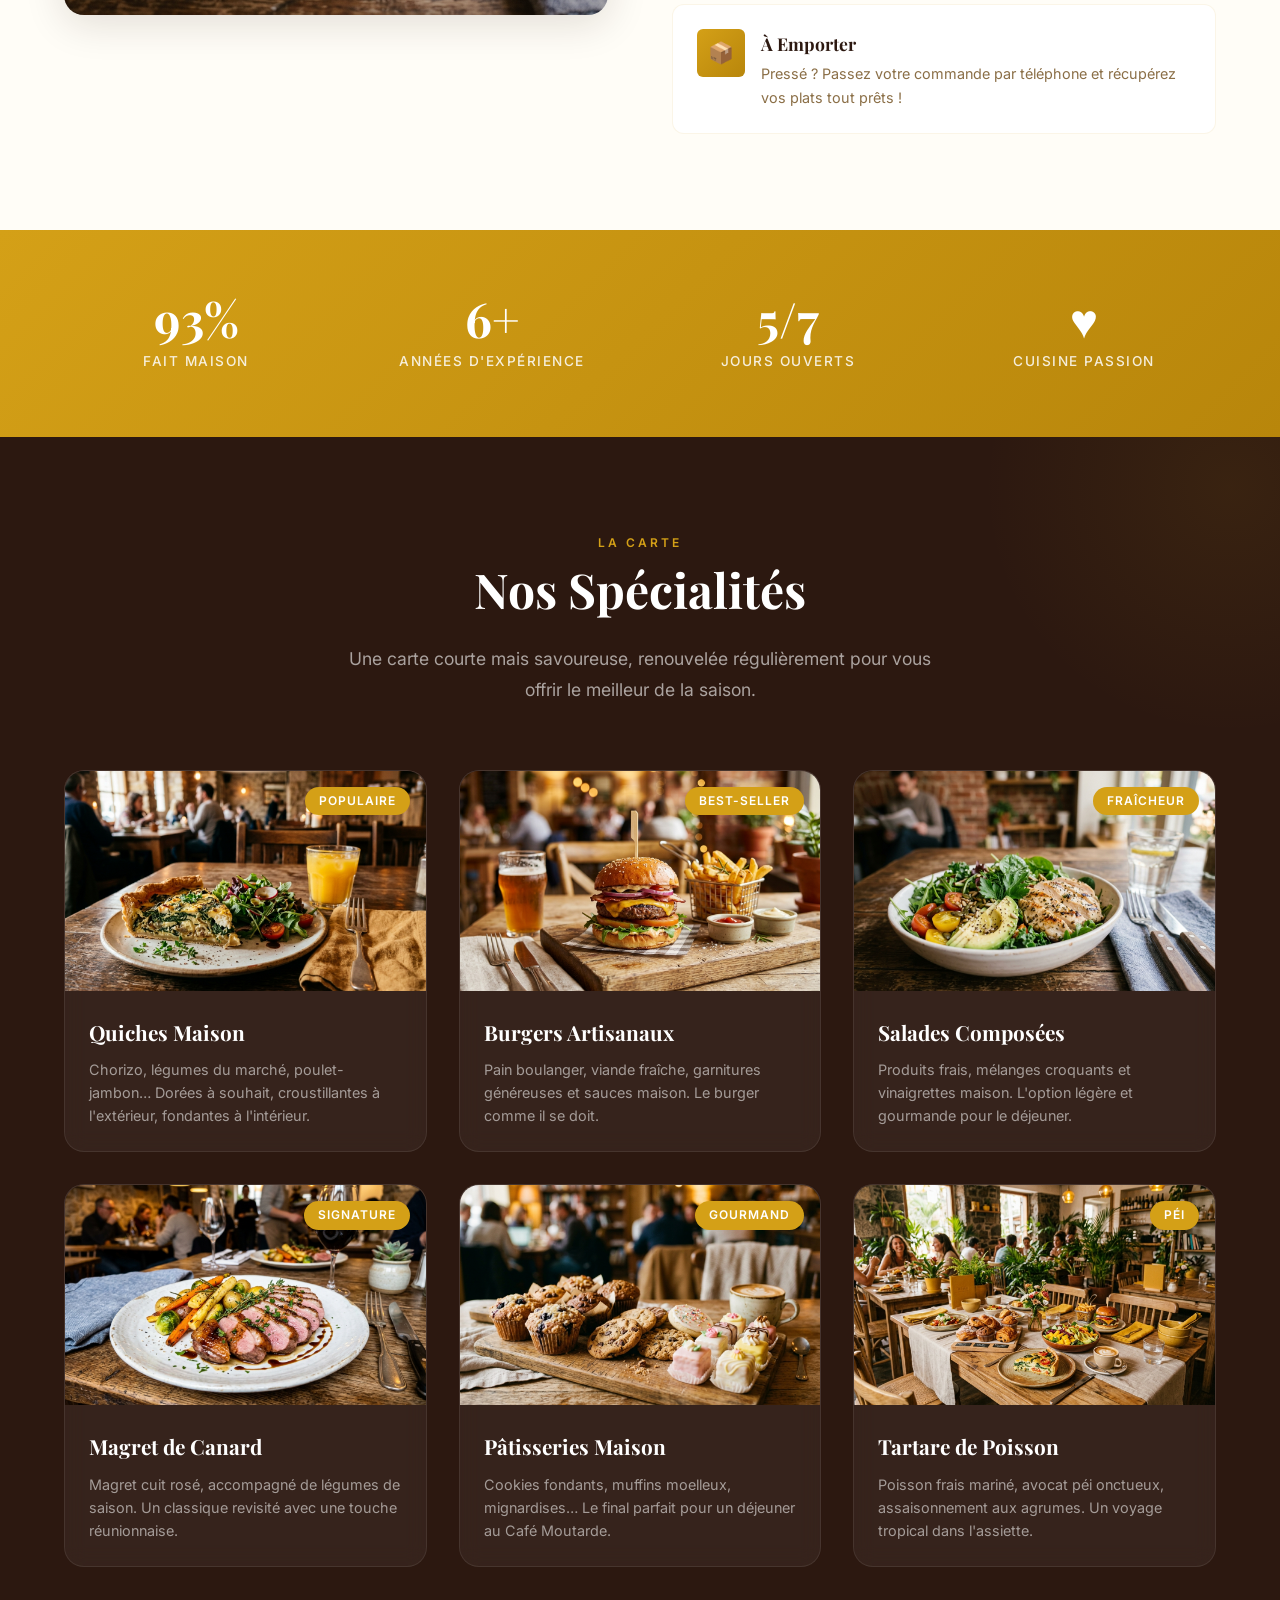
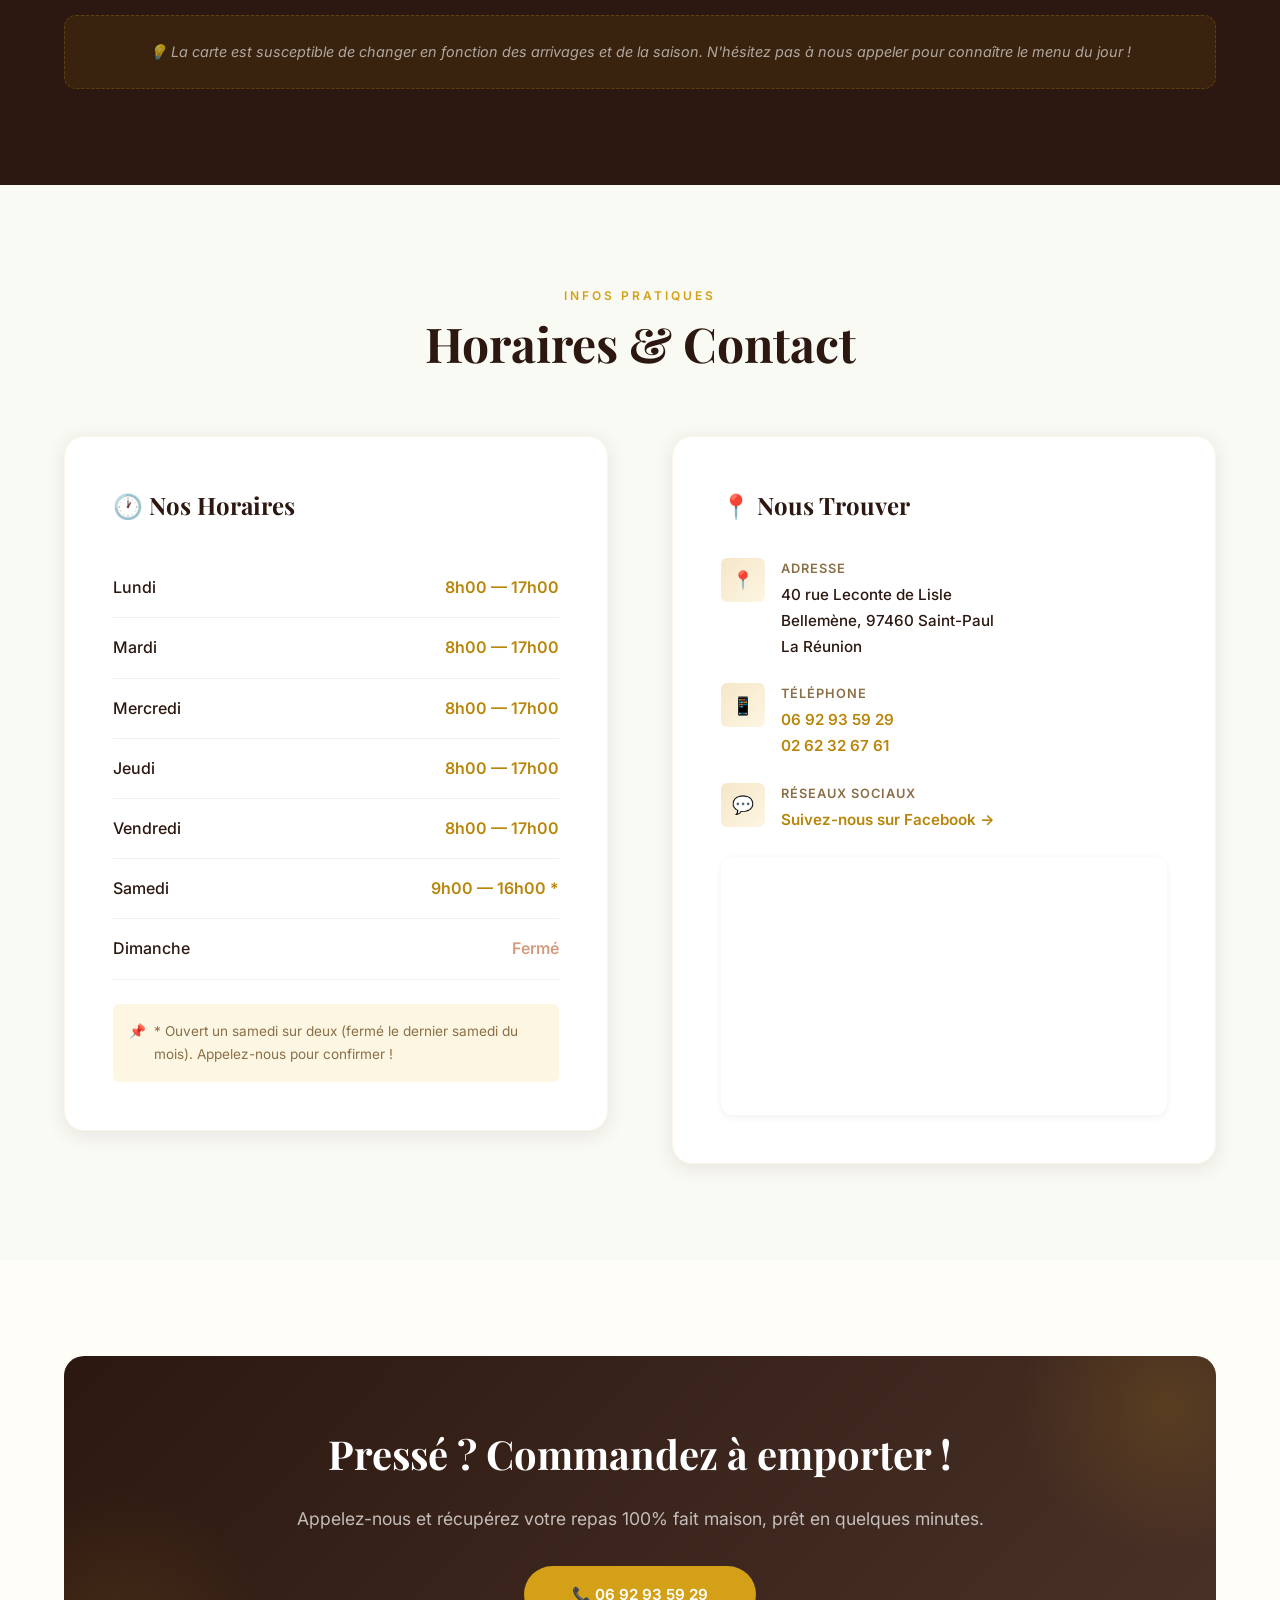
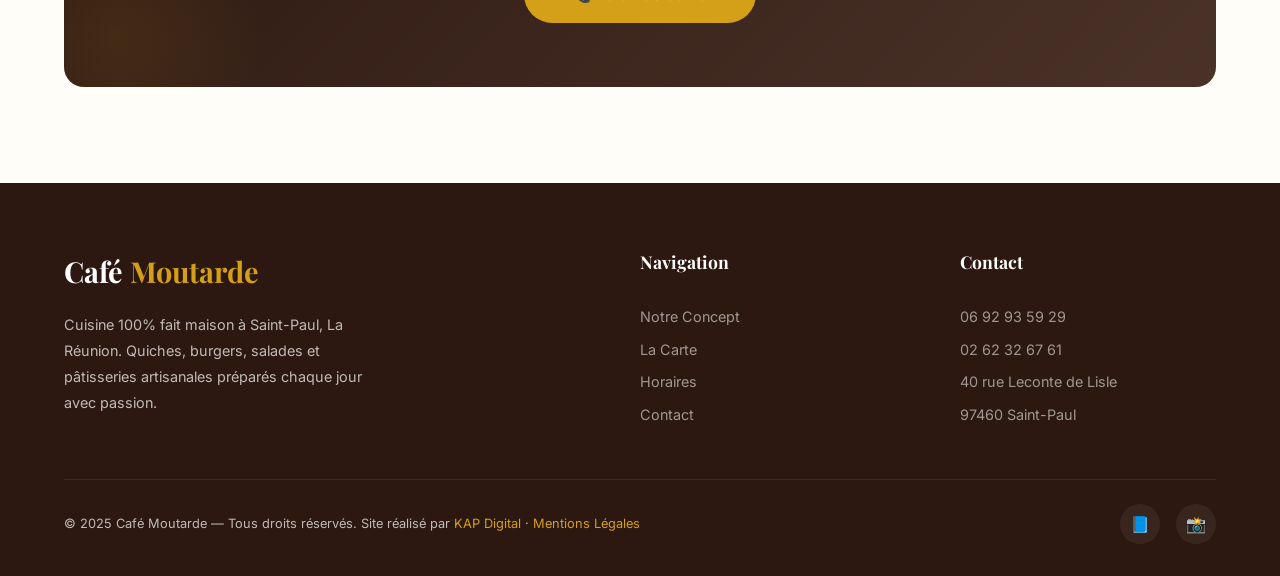
==== commit ecbd1ba9: "📄 Ajout mentions légales (conformité RGPD/droit français)" ====
--- a/index.html
+++ b/index.html
@@ -366,7 +366,7 @@
         </div>
       </div>
       <div class="footer-bottom">
-        <span>© 2025 Café Moutarde — Tous droits réservés. Site réalisé par <a href="https://kapdigital.re" target="_blank" rel="noopener">KAP Digital</a></span>
+        <span>© 2025 Café Moutarde — Tous droits réservés. Site réalisé par <a href="https://kapdigital.re" target="_blank" rel="noopener">KAP Digital</a> · <a href="mentions-legales.html">Mentions Légales</a></span>
         <div class="footer-social">
           <a href="https://www.facebook.com" target="_blank" rel="noopener" aria-label="Facebook">📘</a>
           <a href="https://www.instagram.com" target="_blank" rel="noopener" aria-label="Instagram">📸</a>
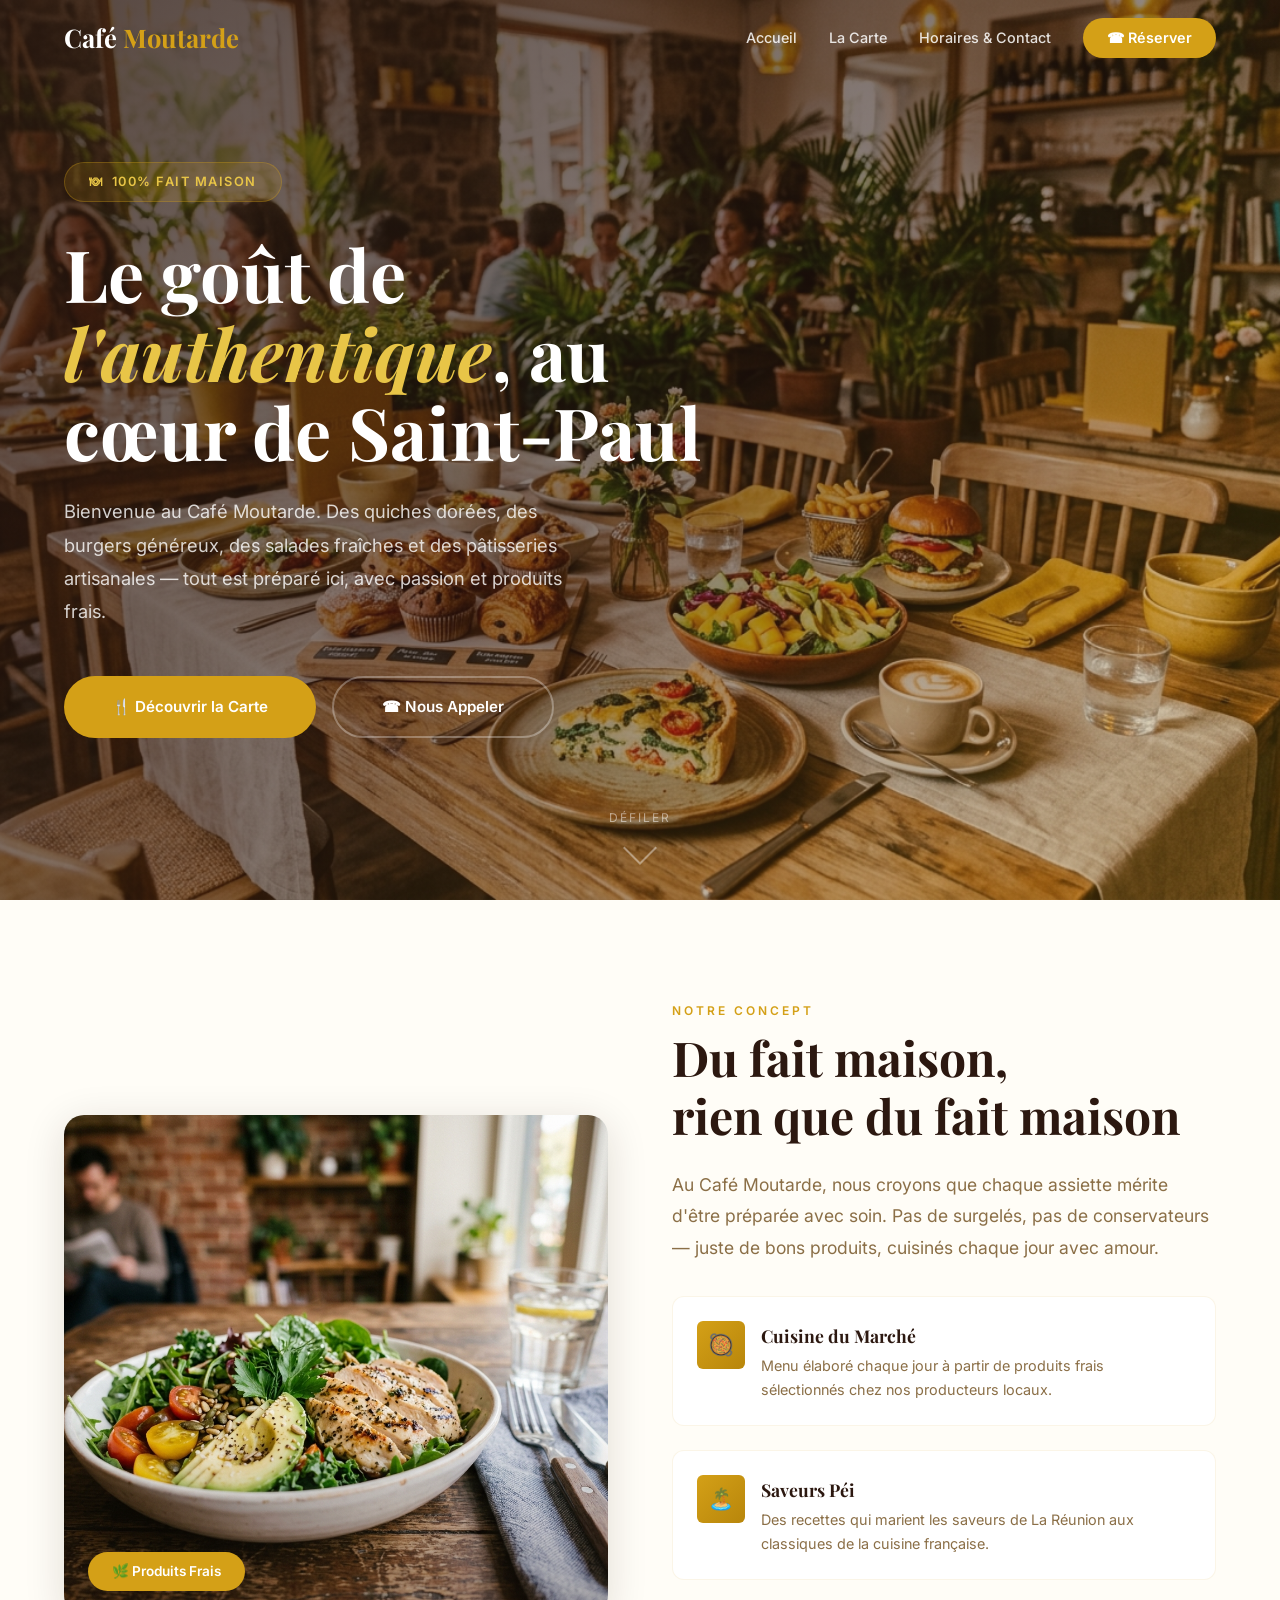
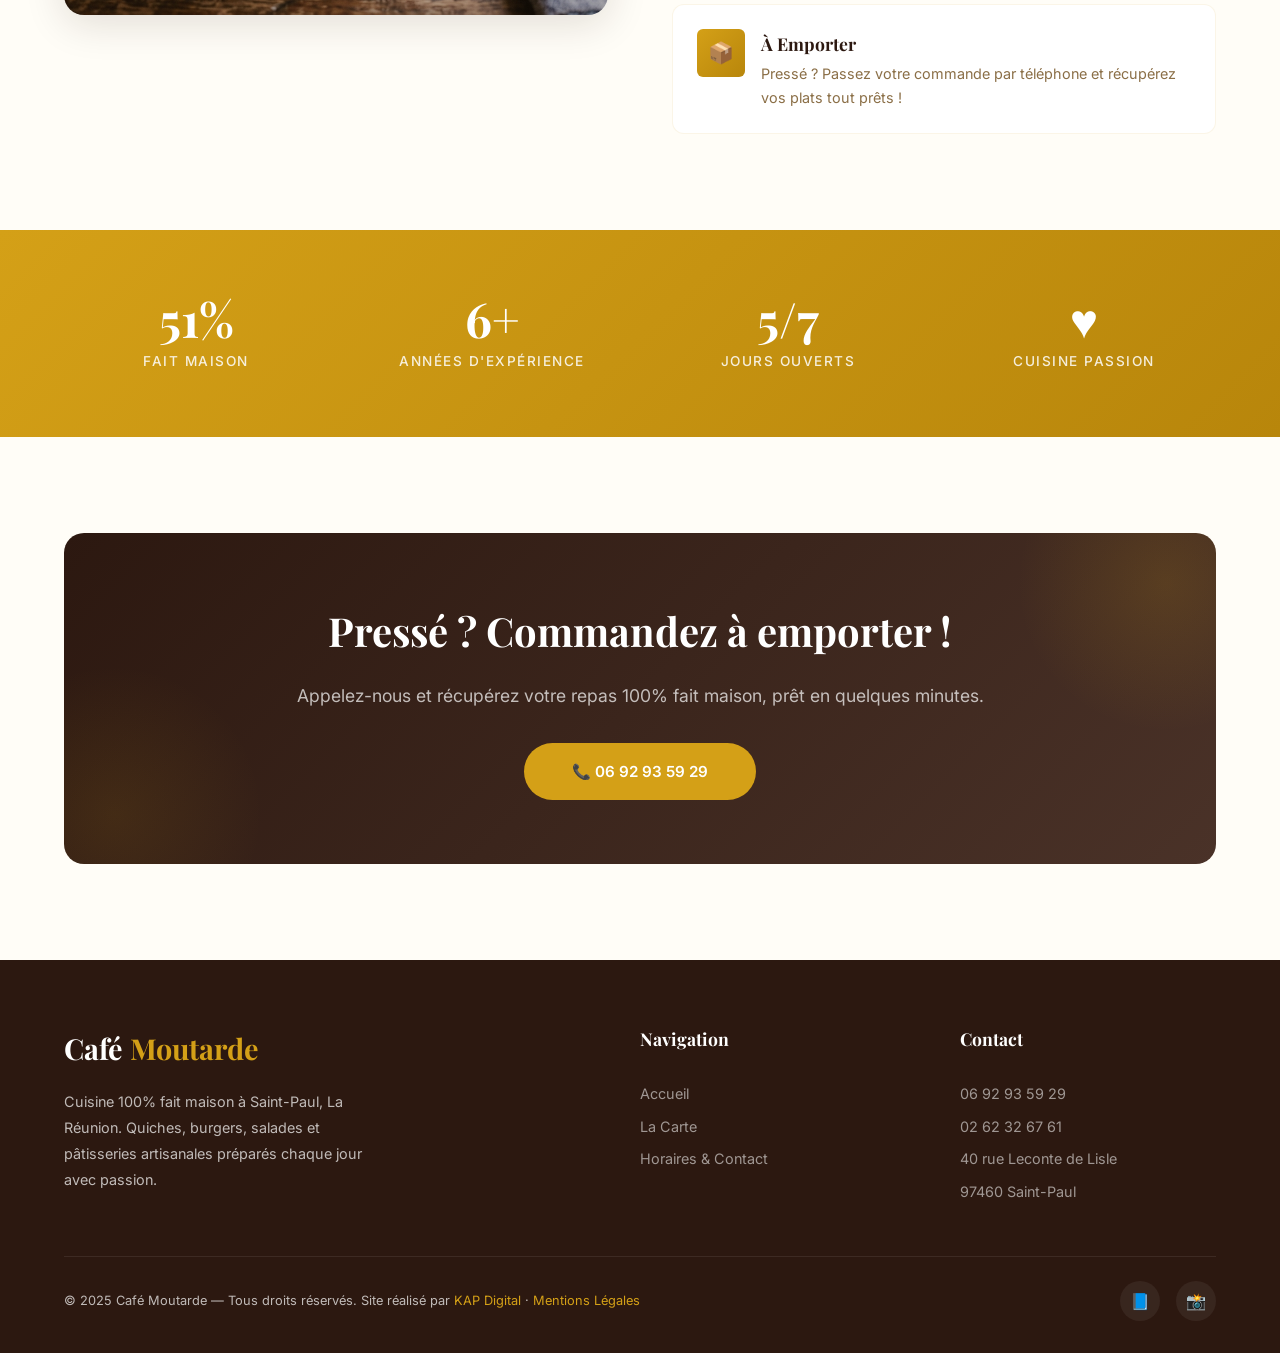
==== commit de6b80a2: "🔄 Passage en multi-page : accueil, carte, contact, mentions légales" ====
--- a/index.html
+++ b/index.html
@@ -17,14 +17,13 @@
   <!-- ===== NAVBAR ===== -->
   <nav class="navbar" id="navbar">
     <div class="container">
-      <a href="#" class="navbar-brand">
+      <a href="index.html" class="navbar-brand">
         <span class="navbar-logo">Café <span>Moutarde</span></span>
       </a>
       <div class="navbar-nav" id="navMenu">
-        <a href="#concept">Notre Concept</a>
-        <a href="#carte">La Carte</a>
-        <a href="#horaires">Horaires</a>
-        <a href="#contact">Contact</a>
+        <a href="index.html" class="active">Accueil</a>
+        <a href="carte.html">La Carte</a>
+        <a href="contact.html">Horaires & Contact</a>
         <a href="tel:0692935929" class="nav-cta">☎ Réserver</a>
       </div>
       <div class="mobile-toggle" id="mobileToggle">
@@ -54,7 +53,7 @@
           ici, avec passion et produits frais.
         </p>
         <div class="hero-actions">
-          <a href="#carte" class="btn btn-primary">
+          <a href="carte.html" class="btn btn-primary">
             🍴 Découvrir la Carte
           </a>
           <a href="tel:0692935929" class="btn btn-outline">
@@ -137,188 +136,7 @@
     </div>
   </section>
 
-  <!-- ===== CARTE / MENU ===== -->
-  <section class="menu" id="carte">
-    <div class="container">
-      <span class="section-label">La Carte</span>
-      <h2 class="section-title">Nos Spécialités</h2>
-      <p class="section-subtitle">
-        Une carte courte mais savoureuse, renouvelée régulièrement pour vous 
-        offrir le meilleur de la saison.
-      </p>
-
-      <div class="menu-grid">
-        <!-- Card 1 -->
-        <div class="menu-card animate-on-scroll">
-          <div class="menu-card-image">
-            <img src="images/quiche.jpg" alt="Quiche artisanale au chorizo" />
-            <span class="menu-card-tag">Populaire</span>
-          </div>
-          <div class="menu-card-content">
-            <h3>Quiches Maison</h3>
-            <p>Chorizo, légumes du marché, poulet-jambon… Dorées à souhait, croustillantes à l'extérieur, fondantes à l'intérieur.</p>
-          </div>
-        </div>
-
-        <!-- Card 2 -->
-        <div class="menu-card animate-on-scroll">
-          <div class="menu-card-image">
-            <img src="images/burger.jpg" alt="Burger artisanal maison" />
-            <span class="menu-card-tag">Best-seller</span>
-          </div>
-          <div class="menu-card-content">
-            <h3>Burgers Artisanaux</h3>
-            <p>Pain boulanger, viande fraîche, garnitures généreuses et sauces maison. Le burger comme il se doit.</p>
-          </div>
-        </div>
-
-        <!-- Card 3 -->
-        <div class="menu-card animate-on-scroll">
-          <div class="menu-card-image">
-            <img src="images/salade.jpg" alt="Salade composée fraîche" />
-            <span class="menu-card-tag">Fraîcheur</span>
-          </div>
-          <div class="menu-card-content">
-            <h3>Salades Composées</h3>
-            <p>Produits frais, mélanges croquants et vinaigrettes maison. L'option légère et gourmande pour le déjeuner.</p>
-          </div>
-        </div>
-
-        <!-- Card 4 -->
-        <div class="menu-card animate-on-scroll">
-          <div class="menu-card-image">
-            <img src="images/magret.jpg" alt="Magret de canard" />
-            <span class="menu-card-tag">Signature</span>
-          </div>
-          <div class="menu-card-content">
-            <h3>Magret de Canard</h3>
-            <p>Magret cuit rosé, accompagné de légumes de saison. Un classique revisité avec une touche réunionnaise.</p>
-          </div>
-        </div>
-
-        <!-- Card 5 -->
-        <div class="menu-card animate-on-scroll">
-          <div class="menu-card-image">
-            <img src="images/desserts.jpg" alt="Pâtisseries maison — cookies et muffins" />
-            <span class="menu-card-tag">Gourmand</span>
-          </div>
-          <div class="menu-card-content">
-            <h3>Pâtisseries Maison</h3>
-            <p>Cookies fondants, muffins moelleux, mignardises… Le final parfait pour un déjeuner au Café Moutarde.</p>
-          </div>
-        </div>
-
-        <!-- Card 6 -->
-        <div class="menu-card animate-on-scroll">
-          <div class="menu-card-image">
-            <img src="images/hero.jpg" alt="Tartare de poisson à l'avocat péi" />
-            <span class="menu-card-tag">Péi</span>
-          </div>
-          <div class="menu-card-content">
-            <h3>Tartare de Poisson</h3>
-            <p>Poisson frais mariné, avocat péi onctueux, assaisonnement aux agrumes. Un voyage tropical dans l'assiette.</p>
-          </div>
-        </div>
-      </div>
-
-      <div class="menu-note">
-        💡 La carte est susceptible de changer en fonction des arrivages et de la saison. 
-        N'hésitez pas à nous appeler pour connaître le menu du jour !
-      </div>
-    </div>
-  </section>
-
-  <!-- ===== HORAIRES & CONTACT ===== -->
-  <section class="horaires" id="horaires">
-    <div class="container">
-      <div style="text-align: center; margin-bottom: var(--space-3xl);">
-        <span class="section-label">Infos Pratiques</span>
-        <h2 class="section-title">Horaires & Contact</h2>
-      </div>
-
-      <div class="horaires-grid" id="contact">
-        <!-- Horaires -->
-        <div class="horaires-card animate-on-scroll">
-          <h3>🕐 Nos Horaires</h3>
-          <div class="horaire-row">
-            <span class="horaire-day">Lundi</span>
-            <span class="horaire-time">8h00 — 17h00</span>
-          </div>
-          <div class="horaire-row">
-            <span class="horaire-day">Mardi</span>
-            <span class="horaire-time">8h00 — 17h00</span>
-          </div>
-          <div class="horaire-row">
-            <span class="horaire-day">Mercredi</span>
-            <span class="horaire-time">8h00 — 17h00</span>
-          </div>
-          <div class="horaire-row">
-            <span class="horaire-day">Jeudi</span>
-            <span class="horaire-time">8h00 — 17h00</span>
-          </div>
-          <div class="horaire-row">
-            <span class="horaire-day">Vendredi</span>
-            <span class="horaire-time">8h00 — 17h00</span>
-          </div>
-          <div class="horaire-row">
-            <span class="horaire-day">Samedi</span>
-            <span class="horaire-time">9h00 — 16h00 *</span>
-          </div>
-          <div class="horaire-row">
-            <span class="horaire-day">Dimanche</span>
-            <span class="horaire-time closed">Fermé</span>
-          </div>
-          <div class="horaires-note">
-            <strong>📌</strong>
-            <span>* Ouvert un samedi sur deux (fermé le dernier samedi du mois). Appelez-nous pour confirmer !</span>
-          </div>
-        </div>
-
-        <!-- Contact -->
-        <div class="contact-card animate-on-scroll">
-          <h3>📍 Nous Trouver</h3>
-
-          <div class="contact-item">
-            <div class="contact-icon">📍</div>
-            <div>
-              <h4>Adresse</h4>
-              <p>40 rue Leconte de Lisle<br>Bellemène, 97460 Saint-Paul<br>La Réunion</p>
-            </div>
-          </div>
-
-          <div class="contact-item">
-            <div class="contact-icon">📱</div>
-            <div>
-              <h4>Téléphone</h4>
-              <p>
-                <a href="tel:0692935929">06 92 93 59 29</a><br>
-                <a href="tel:0262326761">02 62 32 67 61</a>
-              </p>
-            </div>
-          </div>
-
-          <div class="contact-item">
-            <div class="contact-icon">💬</div>
-            <div>
-              <h4>Réseaux Sociaux</h4>
-              <p><a href="https://www.facebook.com" target="_blank" rel="noopener">Suivez-nous sur Facebook →</a></p>
-            </div>
-          </div>
-
-          <div class="map-embed">
-            <iframe 
-              src="https://www.google.com/maps/embed?pb=!1m18!1m12!1m3!1d3740.5!2d55.27!3d-21.00!2m3!1f0!2f0!3f0!3m2!1i1024!2i768!4f13.1!3m3!1m2!1s0x0%3A0x0!2s40+rue+Leconte+de+Lisle+97460+Saint-Paul!5e0!3m2!1sfr!2sre!4v1" 
-              allowfullscreen="" 
-              loading="lazy"
-              title="Localisation Café Moutarde sur Google Maps"
-            ></iframe>
-          </div>
-        </div>
-      </div>
-    </div>
-  </section>
-
-  <!-- ===== CTA À EMPORTER ===== -->
+  <!-- ===== CTA ===== -->
   <section class="cta-section">
     <div class="container">
       <div class="cta-box animate-on-scroll">
@@ -349,10 +167,9 @@
         <div>
           <h4>Navigation</h4>
           <div class="footer-links">
-            <a href="#concept">Notre Concept</a>
-            <a href="#carte">La Carte</a>
-            <a href="#horaires">Horaires</a>
-            <a href="#contact">Contact</a>
+            <a href="index.html">Accueil</a>
+            <a href="carte.html">La Carte</a>
+            <a href="contact.html">Horaires & Contact</a>
           </div>
         </div>
         <div>
@@ -397,69 +214,38 @@
       });
     });
 
-    // Scroll animations (Intersection Observer)
-    const observerOptions = {
-      threshold: 0.15,
-      rootMargin: '0px 0px -50px 0px'
-    };
-
+    // Scroll animations
     const observer = new IntersectionObserver((entries) => {
       entries.forEach((entry, i) => {
         if (entry.isIntersecting) {
-          setTimeout(() => {
-            entry.target.classList.add('visible');
-          }, i * 100);
+          setTimeout(() => entry.target.classList.add('visible'), i * 100);
           observer.unobserve(entry.target);
         }
       });
-    }, observerOptions);
-
-    document.querySelectorAll('.animate-on-scroll').forEach(el => {
-      observer.observe(el);
-    });
-
-    // Counter animation for stats
-    function animateCounters() {
-      document.querySelectorAll('.stat-number').forEach(el => {
-        const text = el.textContent.trim();
-        if (/^\d+/.test(text)) {
-          const num = parseInt(text);
-          const suffix = text.replace(/^\d+/, '');
-          let current = 0;
-          const step = Math.ceil(num / 40);
-          const interval = setInterval(() => {
-            current += step;
-            if (current >= num) {
-              current = num;
-              clearInterval(interval);
-            }
-            el.textContent = current + suffix;
-          }, 30);
-        }
-      });
-    }
-
+    }, { threshold: 0.15, rootMargin: '0px 0px -50px 0px' });
+    document.querySelectorAll('.animate-on-scroll').forEach(el => observer.observe(el));
+
+    // Counter animation
     const statsSection = document.querySelector('.stats');
     const statsObserver = new IntersectionObserver((entries) => {
       if (entries[0].isIntersecting) {
-        animateCounters();
+        document.querySelectorAll('.stat-number').forEach(el => {
+          const text = el.textContent.trim();
+          if (/^\d+/.test(text)) {
+            const num = parseInt(text), suffix = text.replace(/^\d+/, '');
+            let current = 0;
+            const step = Math.ceil(num / 40);
+            const interval = setInterval(() => {
+              current += step;
+              if (current >= num) { current = num; clearInterval(interval); }
+              el.textContent = current + suffix;
+            }, 30);
+          }
+        });
         statsObserver.unobserve(statsSection);
       }
     }, { threshold: 0.5 });
     statsObserver.observe(statsSection);
-
-    // Smooth scroll for anchor links
-    document.querySelectorAll('a[href^="#"]').forEach(anchor => {
-      anchor.addEventListener('click', function (e) {
-        const target = document.querySelector(this.getAttribute('href'));
-        if (target) {
-          e.preventDefault();
-          const offset = navbar.offsetHeight + 20;
-          const top = target.getBoundingClientRect().top + window.pageYOffset - offset;
-          window.scrollTo({ top, behavior: 'smooth' });
-        }
-      });
-    });
   </script>
 
 </body>
--- a/style.css
+++ b/style.css
@@ -993,6 +993,52 @@
   transform: translateY(-3px);
 }
 
+/* --- PAGE HEADER (inner pages) --- */
+.page-header {
+  padding: calc(var(--space-4xl) + 80px) 0 var(--space-3xl);
+  background: linear-gradient(135deg, var(--espresso) 0%, var(--espresso-light) 100%);
+  text-align: center;
+  position: relative;
+  overflow: hidden;
+}
+
+.page-header::before {
+  content: '';
+  position: absolute;
+  top: -150px;
+  right: -150px;
+  width: 400px;
+  height: 400px;
+  background: radial-gradient(circle, rgba(212, 160, 23, 0.12) 0%, transparent 70%);
+  pointer-events: none;
+}
+
+.page-header::after {
+  content: '';
+  position: absolute;
+  bottom: -100px;
+  left: -100px;
+  width: 300px;
+  height: 300px;
+  background: radial-gradient(circle, rgba(212, 160, 23, 0.08) 0%, transparent 70%);
+  pointer-events: none;
+}
+
+.page-header .section-label {
+  color: var(--mustard-light);
+}
+
+.page-header .section-title {
+  color: var(--white);
+  margin-bottom: var(--space-md);
+}
+
+.page-header .section-subtitle {
+  color: rgba(255, 255, 255, 0.6);
+  margin: 0 auto;
+  text-align: center;
+}
+
 /* --- RESPONSIVE --- */
 @media (max-width: 992px) {
   .concept-grid,
